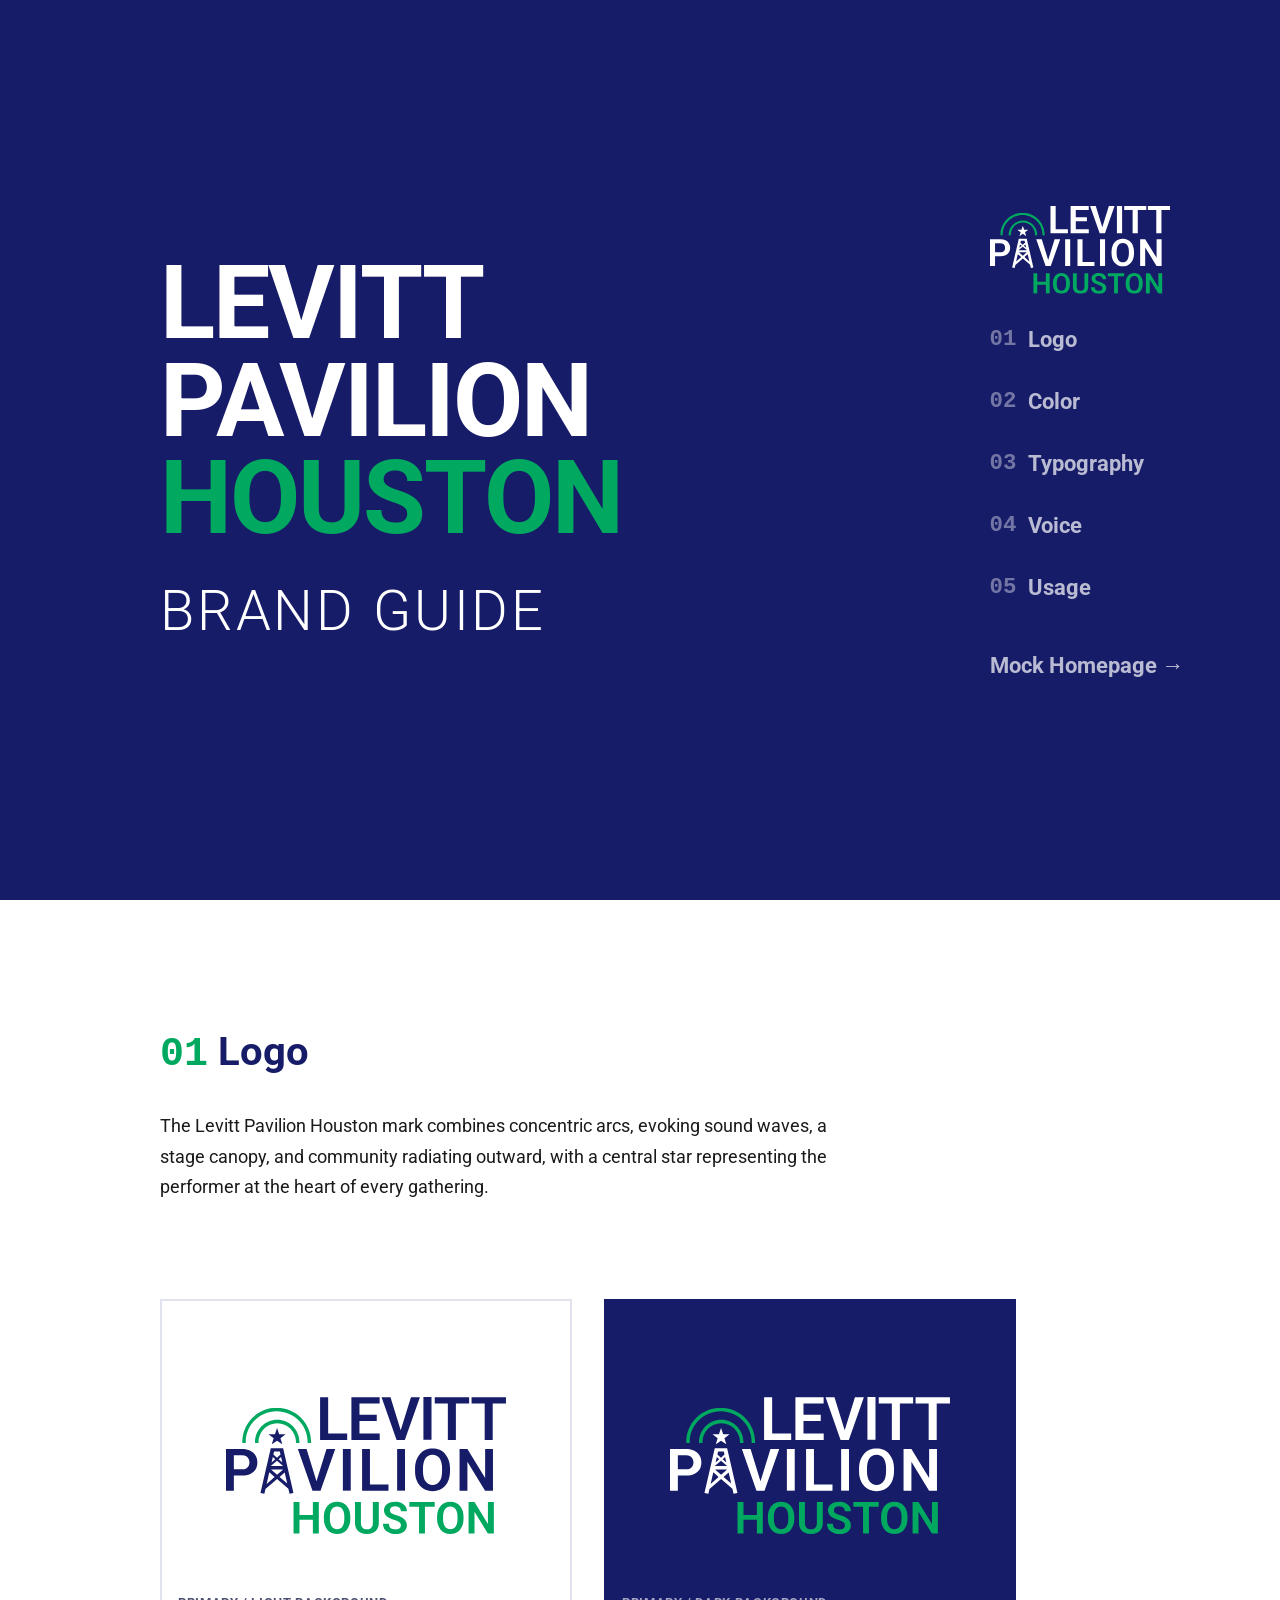
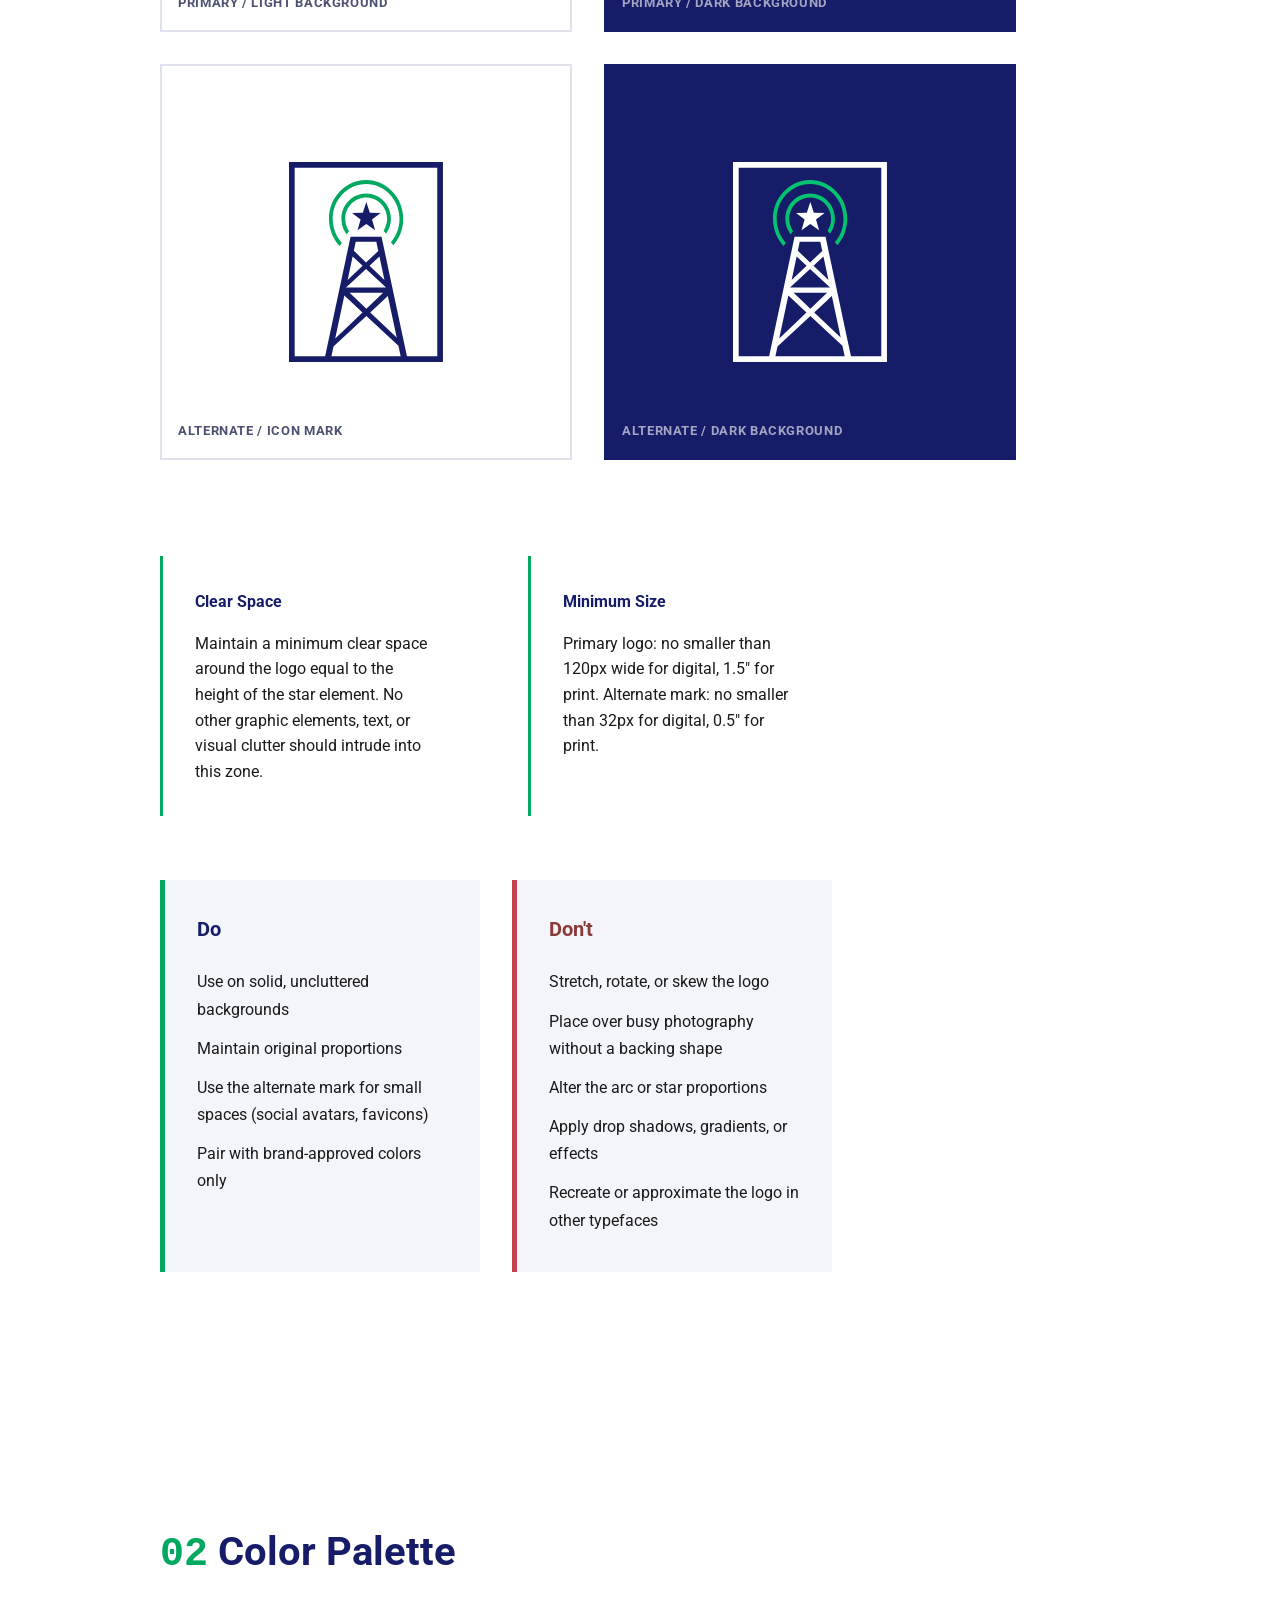
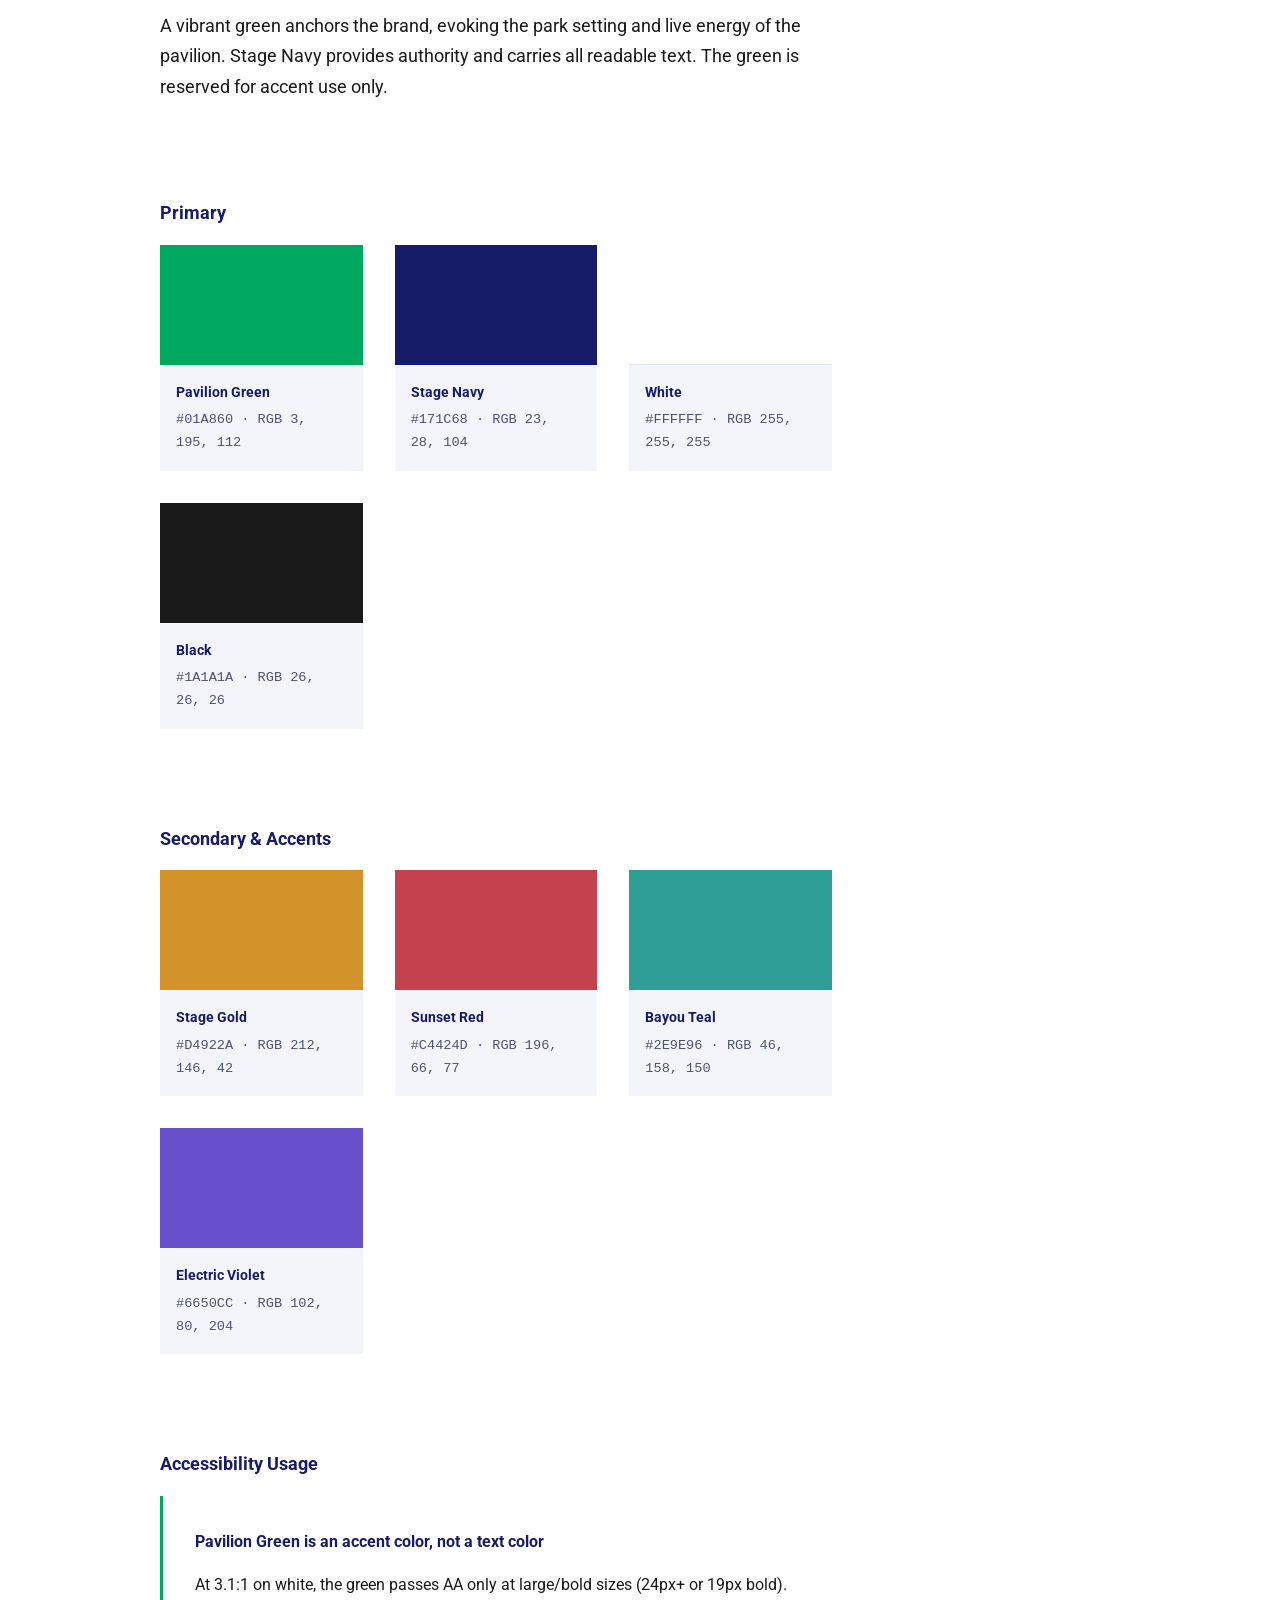
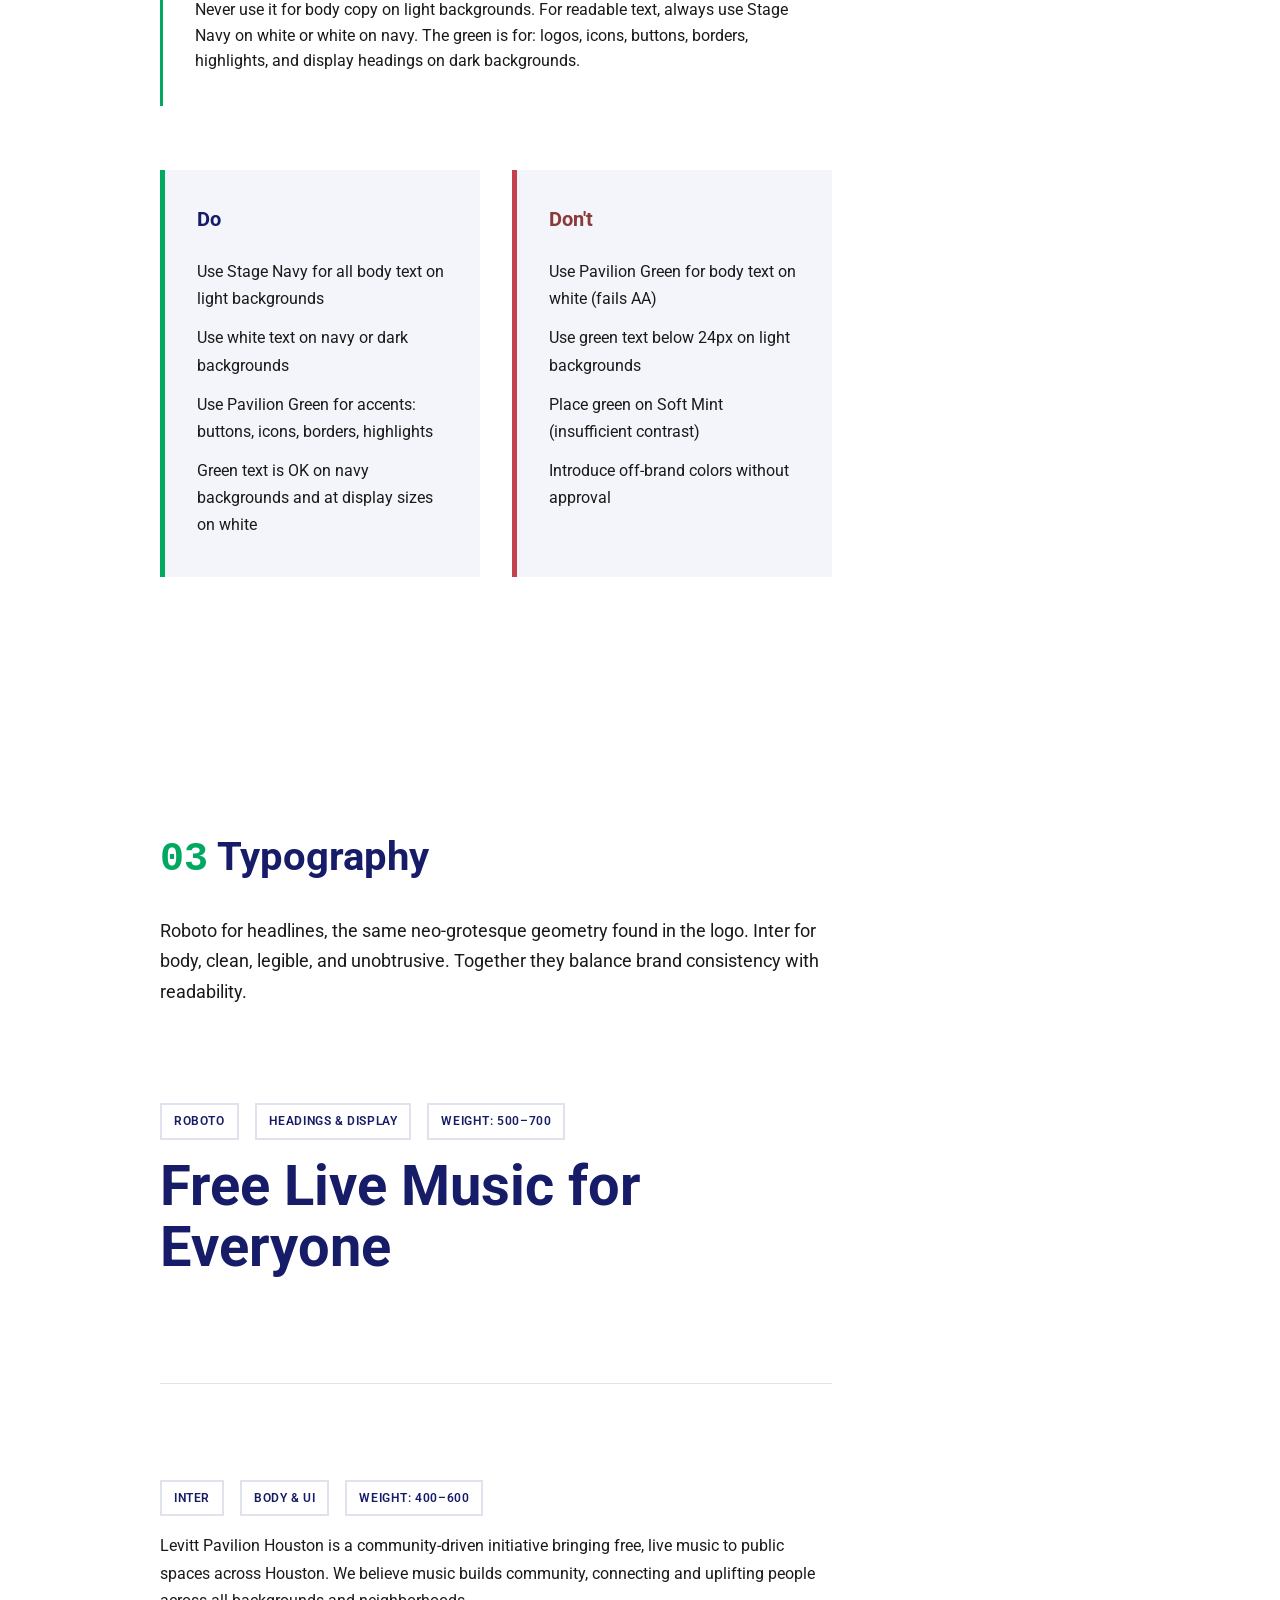
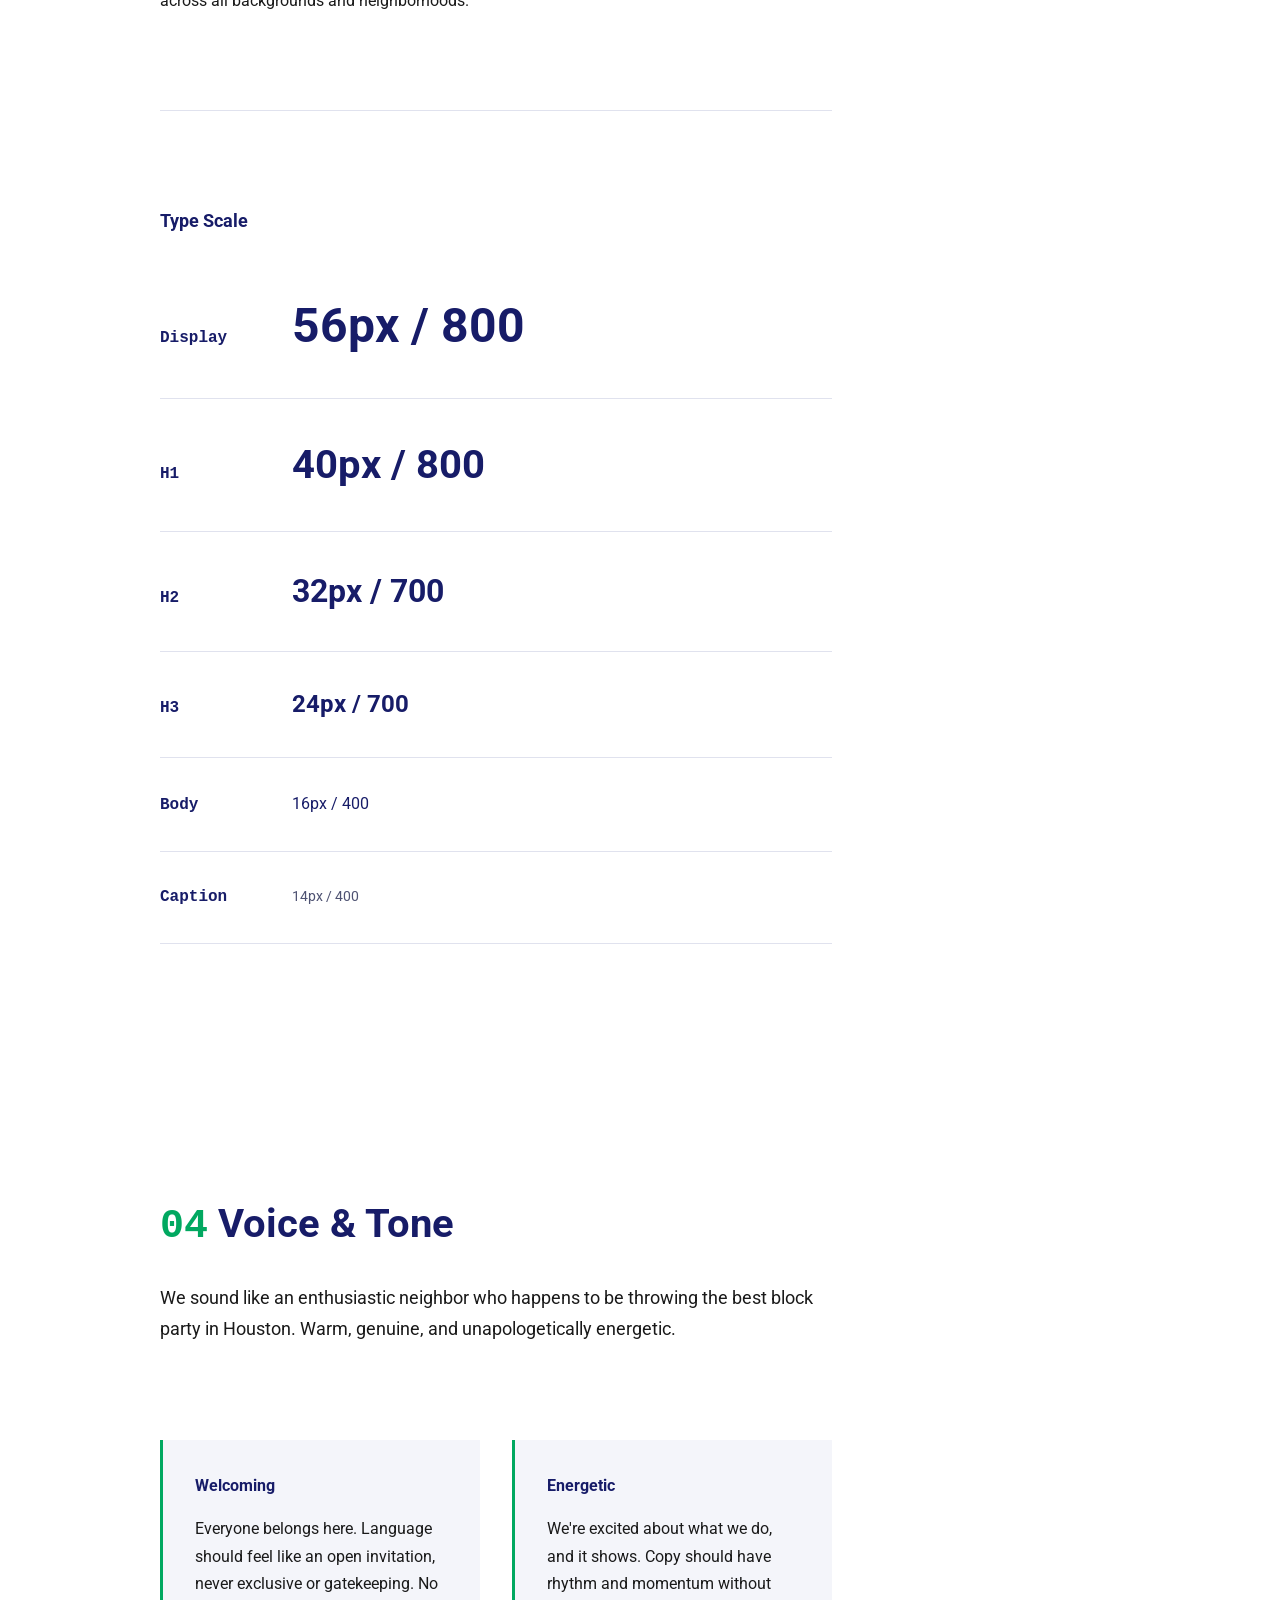
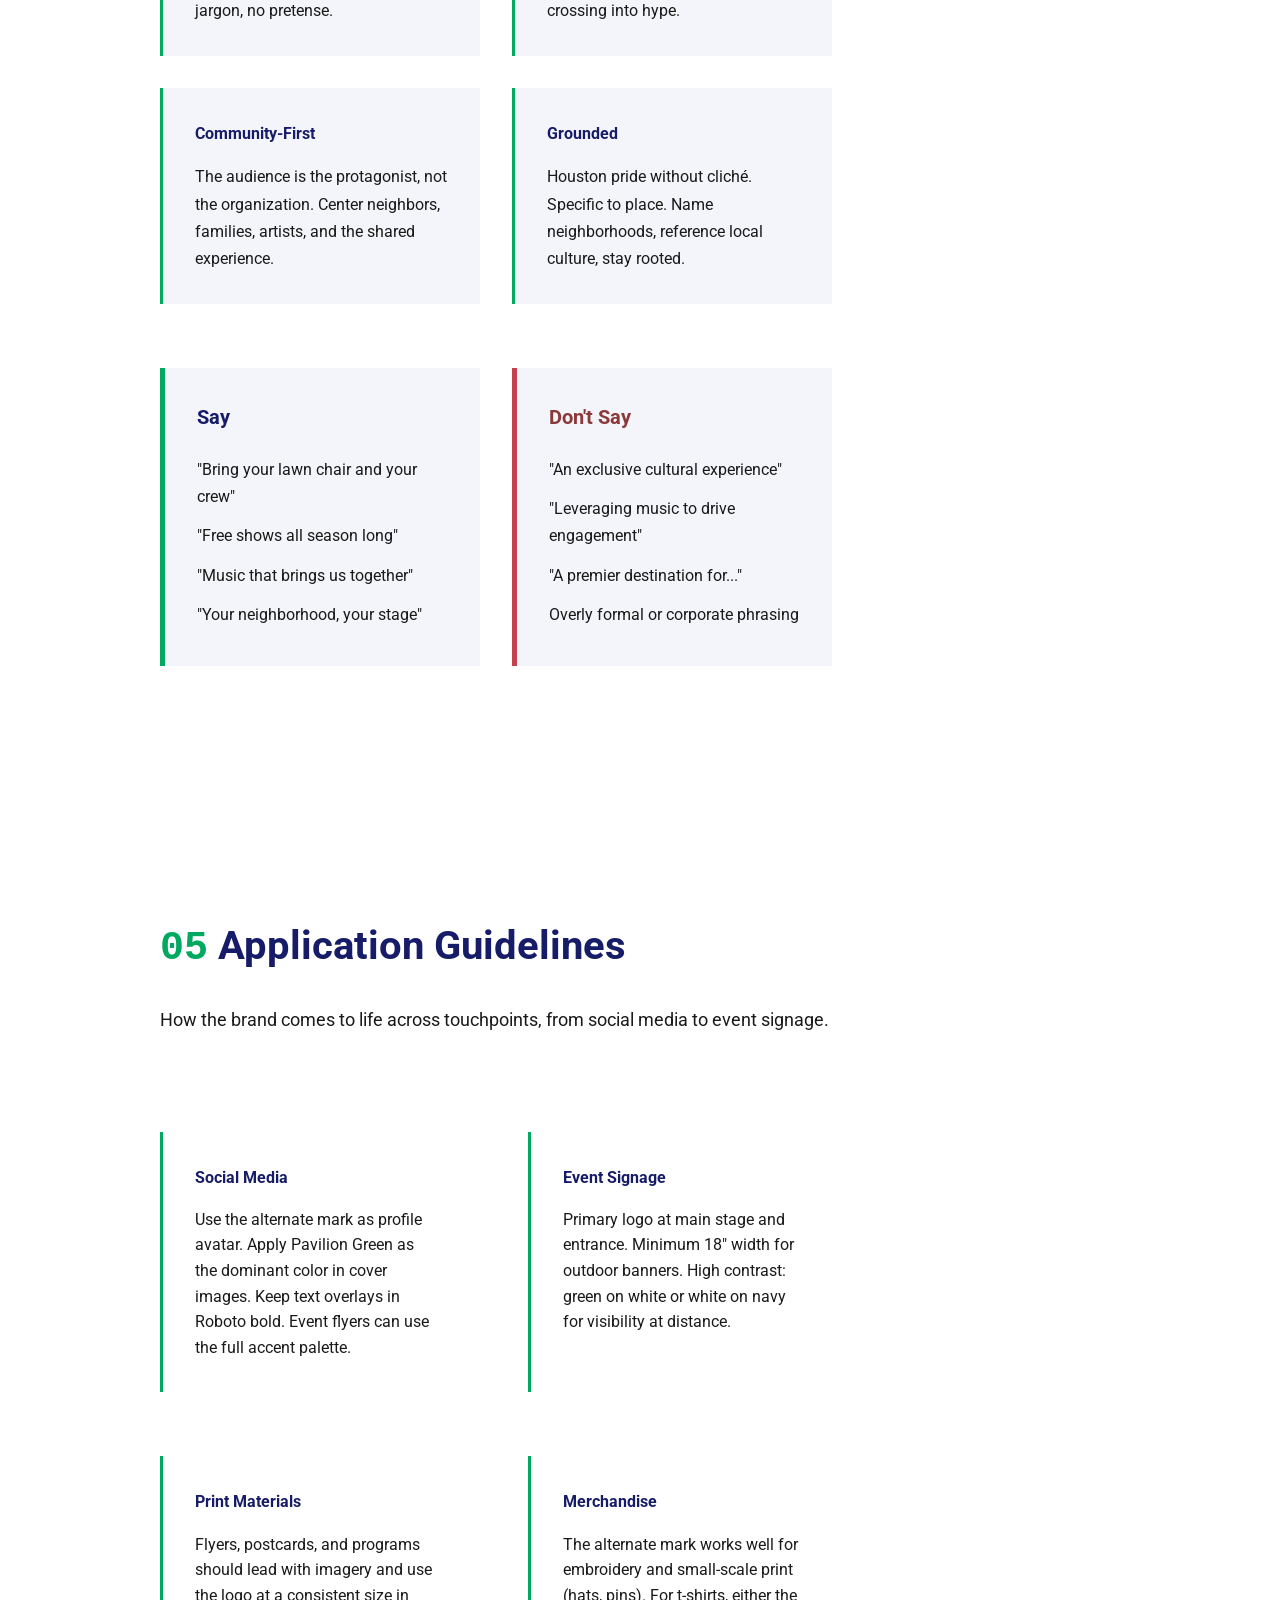
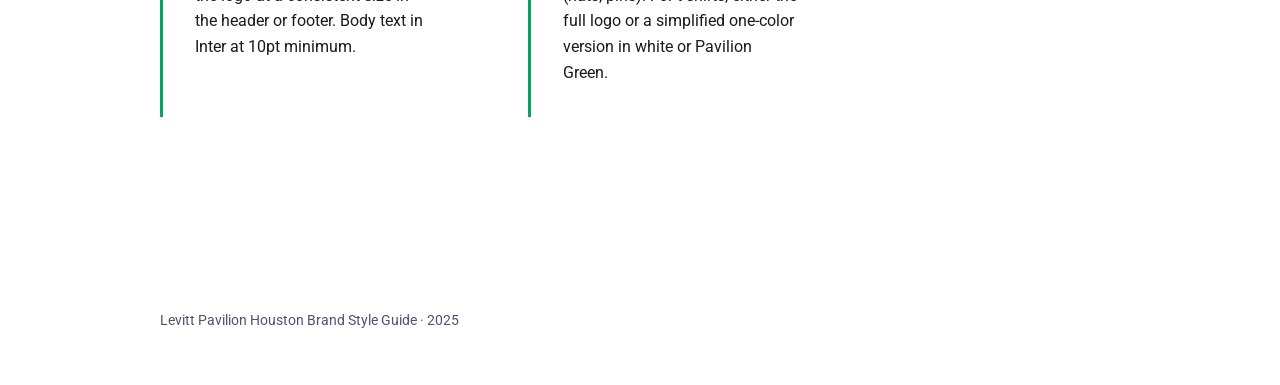
==== index.html @ 667b6e73 "Add files via upload" ====
<!DOCTYPE html>
<html lang="en">
<head>
  <meta charset="UTF-8">
  <meta name="viewport" content="width=device-width, initial-scale=1.0">
  <title>Levitt Pavilion Houston | Brand Style Guide</title>
  <link rel="preconnect" href="https://fonts.googleapis.com">
  <link rel="preconnect" href="https://fonts.gstatic.com" crossorigin>
  <link href="https://fonts.googleapis.com/css2?family=Roboto:wght@300;400;500;700;900&display=swap" rel="stylesheet">
  <link rel="stylesheet" href="styles.css">
</head>
<body>

  <nav class="side-nav">
    <a href="#top" class="side-nav-logo-link">
      <img src="assets/LPH-logo-white.svg" alt="Levitt Pavilion Houston" class="side-nav-logo side-nav-logo--dark">
      <img src="assets/LPH-logo.svg" alt="Levitt Pavilion Houston" class="side-nav-logo side-nav-logo--light">
    </a>
    <ul class="side-nav-links">
      <li><a href="#logo" data-section="logo"><span class="side-nav-num">01</span> Logo</a></li>
      <li><a href="#color" data-section="color"><span class="side-nav-num">02</span> Color</a></li>
      <li><a href="#typography" data-section="typography"><span class="side-nav-num">03</span> Typography</a></li>
      <li><a href="#voice" data-section="voice"><span class="side-nav-num">04</span> Voice</a></li>
      <li><a href="#usage" data-section="usage"><span class="side-nav-num">05</span> Usage</a></li>
      <li><a href="homepage.html" class="side-nav-hp-link">Mock Homepage &#8594;</a></li>
    </ul>
  </nav>

  <!-- Hero -->
  <section class="hero" id="top">
    <h1 class="hero-title">LEVITT<br>PAVILION<br><span>HOUSTON</span><br><em>BRAND GUIDE</em></h1>
  </section>

  <!-- Logo -->
  <section id="logo">
    <h2 class="section-title"><span class="section-num">01</span> Logo</h2>
    <p class="section-desc">The Levitt Pavilion Houston mark combines concentric arcs, evoking sound waves, a stage canopy, and community radiating outward, with a central star representing the performer at the heart of every gathering.</p>

    <div class="logo-grid">
      <div class="logo-card">
        <img src="assets/LPH-logo.svg" alt="Primary Logo">
        <span class="logo-card-label">Primary / Light Background</span>
      </div>
      <div class="logo-card logo-card--dark">
        <img src="assets/LPH-logo-white.svg" alt="Primary Logo on Dark">
        <span class="logo-card-label">Primary / Dark Background</span>
      </div>
      <div class="logo-card">
        <img src="assets/LPH-logo-alternate.svg" alt="Alternate Logo">
        <span class="logo-card-label">Alternate / Icon Mark</span>
      </div>
      <div class="logo-card logo-card--dark">
        <img src="assets/LPH-logo-alternate-white.svg" alt="Alternate Logo on Dark">
        <span class="logo-card-label">Alternate / Dark Background</span>
      </div>
    </div>

    <div class="logo-rules">
      <div class="rule-card">
        <h3>Clear Space</h3>
        <p>Maintain a minimum clear space around the logo equal to the height of the star element. No other graphic elements, text, or visual clutter should intrude into this zone.</p>
      </div>
      <div class="rule-card">
        <h3>Minimum Size</h3>
        <p>Primary logo: no smaller than 120px wide for digital, 1.5" for print. Alternate mark: no smaller than 32px for digital, 0.5" for print.</p>
      </div>
    </div>

    <div class="dos-donts">
      <div class="do-card">
        <h4>Do</h4>
        <ul>
          <li>Use on solid, uncluttered backgrounds</li>
          <li>Maintain original proportions</li>
          <li>Use the alternate mark for small spaces (social avatars, favicons)</li>
          <li>Pair with brand-approved colors only</li>
        </ul>
      </div>
      <div class="dont-card">
        <h4>Don't</h4>
        <ul>
          <li>Stretch, rotate, or skew the logo</li>
          <li>Place over busy photography without a backing shape</li>
          <li>Alter the arc or star proportions</li>
          <li>Apply drop shadows, gradients, or effects</li>
          <li>Recreate or approximate the logo in other typefaces</li>
        </ul>
      </div>
    </div>
  </section>

  <!-- Color -->
  <section id="color">
    <h2 class="section-title"><span class="section-num">02</span> Color Palette</h2>
    <p class="section-desc">A vibrant green anchors the brand, evoking the park setting and live energy of the pavilion. Stage Navy provides authority and carries all readable text. The green is reserved for accent use only.</p>

    <h3 style="font-family: var(--font-heading); font-size: 1.1rem; margin-bottom: var(--space-sm);">Primary</h3>
    <div class="color-grid">
      <div class="color-card">
        <div class="color-swatch" style="background: #01A860;"></div>
        <div class="color-info">
          <div class="color-name">Pavilion Green</div>
          <div class="color-value">#01A860 · RGB 3, 195, 112</div>
        </div>
      </div>
      <div class="color-card">
        <div class="color-swatch" style="background: #171C68;"></div>
        <div class="color-info">
          <div class="color-name">Stage Navy</div>
          <div class="color-value">#171C68 · RGB 23, 28, 104</div>
        </div>
      </div>
      <div class="color-card">
        <div class="color-swatch" style="background: #FFFFFF; border-bottom: 1px solid #E0E2EE;"></div>
        <div class="color-info">
          <div class="color-name">White</div>
          <div class="color-value">#FFFFFF · RGB 255, 255, 255</div>
        </div>
      </div>
      <div class="color-card">
        <div class="color-swatch" style="background: #1A1A1A;"></div>
        <div class="color-info">
          <div class="color-name">Black</div>
          <div class="color-value">#1A1A1A · RGB 26, 26, 26</div>
        </div>
      </div>
    </div>

    <h3 style="font-family: var(--font-heading); font-size: 1.1rem; margin-bottom: var(--space-sm); margin-top: var(--space-md);">Secondary & Accents</h3>
    <div class="color-grid">
      <div class="color-card">
        <div class="color-swatch" style="background: #D4922A;"></div>
        <div class="color-info">
          <div class="color-name">Stage Gold</div>
          <div class="color-value">#D4922A · RGB 212, 146, 42</div>
        </div>
      </div>
      <div class="color-card">
        <div class="color-swatch" style="background: #C4424D;"></div>
        <div class="color-info">
          <div class="color-name">Sunset Red</div>
          <div class="color-value">#C4424D · RGB 196, 66, 77</div>
        </div>
      </div>
      <div class="color-card">
        <div class="color-swatch" style="background: #2E9E96;"></div>
        <div class="color-info">
          <div class="color-name">Bayou Teal</div>
          <div class="color-value">#2E9E96 · RGB 46, 158, 150</div>
        </div>
      </div>
      <div class="color-card">
        <div class="color-swatch" style="background: #6650CC;"></div>
        <div class="color-info">
          <div class="color-name">Electric Violet</div>
          <div class="color-value">#6650CC · RGB 102, 80, 204</div>
        </div>
      </div>
    </div>

    <h3 style="font-family: var(--font-heading); font-size: 1.1rem; margin-bottom: var(--space-sm); margin-top: var(--space-md);">Accessibility Usage</h3>
    <div class="rule-card" style="margin-bottom: var(--space-md);">
      <h3>Pavilion Green is an accent color, not a text color</h3>
      <p>At 3.1:1 on white, the green passes AA only at large/bold sizes (24px+ or 19px bold). Never use it for body copy on light backgrounds. For readable text, always use Stage Navy on white or white on navy. The green is for: logos, icons, buttons, borders, highlights, and display headings on dark backgrounds.</p>
    </div>

    <div class="dos-donts">
      <div class="do-card">
        <h4>Do</h4>
        <ul>
          <li>Use Stage Navy for all body text on light backgrounds</li>
          <li>Use white text on navy or dark backgrounds</li>
          <li>Use Pavilion Green for accents: buttons, icons, borders, highlights</li>
          <li>Green text is OK on navy backgrounds and at display sizes on white</li>
        </ul>
      </div>
      <div class="dont-card">
        <h4>Don't</h4>
        <ul>
          <li>Use Pavilion Green for body text on white (fails AA)</li>
          <li>Use green text below 24px on light backgrounds</li>
          <li>Place green on Soft Mint (insufficient contrast)</li>
          <li>Introduce off-brand colors without approval</li>
        </ul>
      </div>
    </div>
  </section>

  <!-- Typography -->
  <section id="typography">
    <h2 class="section-title"><span class="section-num">03</span> Typography</h2>
    <p class="section-desc">Roboto for headlines, the same neo-grotesque geometry found in the logo. Inter for body, clean, legible, and unobtrusive. Together they balance brand consistency with readability.</p>

    <div class="type-specimen">
      <div class="type-meta">
        <span>Roboto</span>
        <span>Headings & Display</span>
        <span>Weight: 500–700</span>
      </div>
      <p class="type-display" style="font-family: var(--font-heading); font-weight: 700;">
        Free Live Music for Everyone
      </p>
    </div>

    <div class="type-specimen">
      <div class="type-meta">
        <span>Inter</span>
        <span>Body & UI</span>
        <span>Weight: 400–600</span>
      </div>
      <p class="type-body-sample">
        Levitt Pavilion Houston is a community-driven initiative bringing free, live music to public spaces across Houston. We believe music builds community, connecting and uplifting people across all backgrounds and neighborhoods.
      </p>
    </div>

    <h3 style="font-family: var(--font-heading); font-size: 1.1rem; margin-bottom: var(--space-sm); margin-top: var(--space-md);">Type Scale</h3>
    <div class="type-scale">
      <div class="scale-row">
        <span class="scale-label">Display</span>
        <span style="font-family: var(--font-heading); font-weight: 700; font-size: 3rem;">56px / 800</span>
      </div>
      <div class="scale-row">
        <span class="scale-label">H1</span>
        <span style="font-family: var(--font-heading); font-weight: 700; font-size: 2.5rem;">40px / 800</span>
      </div>
      <div class="scale-row">
        <span class="scale-label">H2</span>
        <span style="font-family: var(--font-heading); font-weight: 700; font-size: 2rem;">32px / 700</span>
      </div>
      <div class="scale-row">
        <span class="scale-label">H3</span>
        <span style="font-family: var(--font-heading); font-weight: 700; font-size: 1.5rem;">24px / 700</span>
      </div>
      <div class="scale-row">
        <span class="scale-label">Body</span>
        <span style="font-family: var(--font-body); font-size: 1rem;">16px / 400</span>
      </div>
      <div class="scale-row">
        <span class="scale-label">Caption</span>
        <span style="font-family: var(--font-body); font-size: 0.875rem; color: var(--color-gray);">14px / 400</span>
      </div>
    </div>
  </section>

  <!-- Voice & Tone -->
  <section id="voice">
    <h2 class="section-title"><span class="section-num">04</span> Voice & Tone</h2>
    <p class="section-desc">We sound like an enthusiastic neighbor who happens to be throwing the best block party in Houston. Warm, genuine, and unapologetically energetic.</p>

    <div class="tone-grid">
      <div class="tone-card">
        <h3>Welcoming</h3>
        <p>Everyone belongs here. Language should feel like an open invitation, never exclusive or gatekeeping. No jargon, no pretense.</p>
      </div>
      <div class="tone-card">
        <h3>Energetic</h3>
        <p>We're excited about what we do, and it shows. Copy should have rhythm and momentum without crossing into hype.</p>
      </div>
      <div class="tone-card">
        <h3>Community-First</h3>
        <p>The audience is the protagonist, not the organization. Center neighbors, families, artists, and the shared experience.</p>
      </div>
      <div class="tone-card">
        <h3>Grounded</h3>
        <p>Houston pride without cliché. Specific to place. Name neighborhoods, reference local culture, stay rooted.</p>
      </div>
    </div>

    <div class="dos-donts" style="margin-top: var(--space-lg);">
      <div class="do-card">
        <h4>Say</h4>
        <ul>
          <li>"Bring your lawn chair and your crew"</li>
          <li>"Free shows all season long"</li>
          <li>"Music that brings us together"</li>
          <li>"Your neighborhood, your stage"</li>
        </ul>
      </div>
      <div class="dont-card">
        <h4>Don't Say</h4>
        <ul>
          <li>"An exclusive cultural experience"</li>
          <li>"Leveraging music to drive engagement"</li>
          <li>"A premier destination for..."</li>
          <li>Overly formal or corporate phrasing</li>
        </ul>
      </div>
    </div>
  </section>

  <!-- Usage -->
  <section id="usage">
    <h2 class="section-title"><span class="section-num">05</span> Application Guidelines</h2>
    <p class="section-desc">How the brand comes to life across touchpoints, from social media to event signage.</p>

    <div class="logo-rules">
      <div class="rule-card">
        <h3>Social Media</h3>
        <p>Use the alternate mark as profile avatar. Apply Pavilion Green as the dominant color in cover images. Keep text overlays in Roboto bold. Event flyers can use the full accent palette.</p>
      </div>
      <div class="rule-card">
        <h3>Event Signage</h3>
        <p>Primary logo at main stage and entrance. Minimum 18" width for outdoor banners. High contrast: green on white or white on navy for visibility at distance.</p>
      </div>
      <div class="rule-card">
        <h3>Print Materials</h3>
        <p>Flyers, postcards, and programs should lead with imagery and use the logo at a consistent size in the header or footer. Body text in Inter at 10pt minimum.</p>
      </div>
      <div class="rule-card">
        <h3>Merchandise</h3>
        <p>The alternate mark works well for embroidery and small-scale print (hats, pins). For t-shirts, either the full logo or a simplified one-color version in white or Pavilion Green.</p>
      </div>
    </div>
  </section>

  <!-- Footer -->
  <footer class="footer">
    <p>Levitt Pavilion Houston Brand Style Guide · 2025</p>
  </footer>

  <script>
    const navLinks = document.querySelectorAll('.side-nav-links a');
    const sections = document.querySelectorAll('section[id]');
    const sideNav = document.querySelector('.side-nav');
    const hero = document.querySelector('.hero');

    const sectionObserver = new IntersectionObserver((entries) => {
      entries.forEach(entry => {
        if (entry.isIntersecting) {
          navLinks.forEach(link => link.classList.remove('active'));
          const active = document.querySelector(`.side-nav-links a[data-section="${entry.target.id}"]`);
          if (active) active.classList.add('active');
        }
      });
    }, { rootMargin: '-20% 0px -60% 0px' });

    sections.forEach(section => sectionObserver.observe(section));

    const heroObserver = new IntersectionObserver((entries) => {
      entries.forEach(entry => {
        if (entry.isIntersecting) {
          sideNav.classList.add('over-dark');
        } else {
          sideNav.classList.remove('over-dark');
        }
      });
    }, { threshold: 0.5 });

    heroObserver.observe(hero);
  </script>

</body>
</html>
---- styles.css ----
:root {
  --color-primary: #01A860;
  --color-primary-dark: #171C68;
  --color-primary-light: #B2ECD4;
  --color-black: #171C68;
  --color-dark: #1A1A1A;
  --color-gray: #4E5272;
  --color-light-gray: #E0E2EE;
  --color-off-white: #F4F5FA;
  --color-white: #FFFFFF;
  --color-accent-green: #01A860;
  --color-accent-navy: #171C68;

  --font-heading: 'Roboto', sans-serif;
  --font-body: 'Roboto', sans-serif;

  --space-xs: 0.5rem;
  --space-sm: 1rem;
  --space-md: 2rem;
  --space-lg: 4rem;
  --space-xl: 6rem;
}

* {
  margin: 0;
  padding: 0;
  box-sizing: border-box;
}

html {
  scroll-behavior: smooth;
}

body {
  font-family: var(--font-body);
  font-size: 17px;
  line-height: 1.7;
  color: var(--color-black);
  background: var(--color-white);
}

/* Side Navigation */
.side-nav {
  position: fixed;
  top: 50%;
  right: 6rem;
  transform: translateY(-50%);
  z-index: 100;
  display: flex;
  flex-direction: column;
  align-items: flex-start;
  gap: var(--space-sm);
}

.side-nav-logo-link {
  display: block;
}

.side-nav-logo {
  width: 180px;
}

.side-nav-logo--dark {
  display: none;
}

.side-nav-logo--light {
  display: block;
}

.side-nav.over-dark .side-nav-logo--dark {
  display: block;
}

.side-nav.over-dark .side-nav-logo--light {
  display: none;
}

.side-nav-links {
  list-style: none;
  display: flex;
  flex-direction: column;
  gap: 4px;
}

.side-nav-links a {
  display: flex;
  align-items: center;
  gap: 12px;
  text-decoration: none;
  color: var(--color-gray);
  font-size: 1.4rem;
  font-weight: 700;
  padding: 10px 0;
  transition: all 0.2s;
}

.side-nav-links a:hover {
  color: var(--color-primary);
}

.side-nav-links a:hover .side-nav-num {
  color: var(--color-primary);
}

.side-nav-links a.active {
  color: var(--color-primary);
  font-weight: 900;
}

.side-nav-links a.active .side-nav-num {
  color: var(--color-primary);
}

.side-nav-hp-link {
  margin-top: 1rem !important;
  font-weight: 700 !important;
}

.side-nav-num {
  font-size: 1.4rem;
  font-weight: 900;
  font-family: monospace;
  color: var(--color-light-gray);
  transition: color 0.2s;
}

.side-nav.over-dark .side-nav-links a {
  color: rgba(255, 255, 255, 0.7);
}

.side-nav.over-dark .side-nav-links a:hover {
  color: #FFFFFF;
}

.side-nav.over-dark .side-nav-links a.active {
  color: var(--color-primary);
}

.side-nav.over-dark .side-nav-num {
  color: rgba(255, 255, 255, 0.4);
}

/* Main Content */

/* Sections */
section {
  padding: 8rem 28rem 8rem 10rem;
  max-width: none;
  margin: 0;

}

.section-title {
  font-family: var(--font-heading);
  font-size: 2.5rem;
  font-weight: 700;
  color: var(--color-black);
  margin-bottom: var(--space-md);
  line-height: 1.2;
}

.section-num {
  color: var(--color-primary);
  font-family: monospace;
}

.section-desc {
  font-size: 1.125rem;
  color: var(--color-dark);
  max-width: 720px;
  margin-bottom: var(--space-xl);
}

/* Hero */
.hero {
  min-height: 100vh;
  display: flex;
  flex-direction: column;
  justify-content: center;
  align-items: flex-start;
  background: #171C68;
  padding: var(--space-xl) 28rem var(--space-xl) 10rem;
  margin: 0;
  max-width: none;
}

.hero-title {
  font-family: var(--font-heading);
  font-size: clamp(4rem, 8vw, 7rem);
  font-weight: 700;
  color: var(--color-white);
  line-height: 0.95;
  letter-spacing: -0.02em;
}

.hero-title span {
  color: var(--color-primary);
}

.hero-title em {
  font-style: normal;
  font-weight: 300;
  color: #FFFFFF;
  font-size: 0.55em;
  letter-spacing: 0.05em;
}

/* Logo Section */
.logo-grid {
  display: grid;
  grid-template-columns: 1fr 1fr;
  gap: var(--space-md);
  margin-bottom: var(--space-xl);
}

.logo-card {
  border: 2px solid var(--color-light-gray);
  border-radius: 0;
  padding: var(--space-xl) var(--space-lg);
  display: flex;
  align-items: center;
  justify-content: center;
  min-height: 300px;
  position: relative;
}

.logo-card--dark {
  background: #171C68;
  border-color: #171C68;
}

.logo-card img {
  max-width: 280px;
  max-height: 200px;
  width: auto;
  height: auto;
}

.logo-card-label {
  position: absolute;
  bottom: var(--space-sm);
  left: var(--space-sm);
  font-size: 0.8rem;
  font-weight: 700;
  color: var(--color-gray);
  text-transform: uppercase;
  letter-spacing: 0.05em;
}

.logo-card--dark .logo-card-label {
  color: rgba(255, 255, 255, 0.6);
}

/* Clear Space & Sizing */
.logo-rules {
  display: grid;
  grid-template-columns: 1fr 1fr;
  gap: var(--space-lg);
}

.rule-card {
  border-left: 3px solid var(--color-primary);
  border-radius: 0;
  padding: var(--space-md) var(--space-md);
}

.rule-card h3 {
  font-family: var(--font-heading);
  font-size: 1rem;
  font-weight: 700;
  margin-bottom: var(--space-sm);
}

.rule-card p {
  font-size: 1rem;
  color: var(--color-dark);
  line-height: 1.6;
}

/* Color Palette */
.color-grid {
  display: grid;
  grid-template-columns: repeat(auto-fit, minmax(180px, 1fr));
  gap: var(--space-md);
  margin-bottom: var(--space-xl);
}

.color-card {
  border-radius: 0;
  overflow: hidden;
  border: none;
}

.color-swatch {
  height: 120px;
  width: 100%;
}

.color-info {
  padding: var(--space-sm);
  background: var(--color-off-white);
}

.color-name {
  font-family: var(--font-heading);
  font-weight: 700;
  font-size: 0.875rem;
  margin-bottom: 4px;
}

.color-value {
  font-size: 0.85rem;
  color: var(--color-gray);
  font-family: monospace;
}

/* Typography */
.type-specimen {
  margin-bottom: var(--space-xl);
  padding-bottom: var(--space-xl);
  border-bottom: 1px solid var(--color-light-gray);
}

.type-specimen:last-child {
  border-bottom: none;
}

.type-meta {
  display: flex;
  gap: var(--space-sm);
  margin-bottom: var(--space-sm);
  flex-wrap: wrap;
}

.type-meta span {
  font-size: 0.75rem;
  font-weight: 600;
  text-transform: uppercase;
  letter-spacing: 0.05em;
  color: var(--color-primary-dark);
  background: none;
  border: 2px solid var(--color-light-gray);
  padding: 6px 12px;
  border-radius: 0;
}

.type-display {
  font-size: 3.5rem;
  line-height: 1.1;
  margin-bottom: var(--space-xs);
}

.type-heading-xl {
  font-size: 2.5rem;
  line-height: 1.2;
}

.type-body-sample {
  font-size: 1rem;
  max-width: 720px;
  color: var(--color-dark);
}

/* Type Scale */
.type-scale {
  display: flex;
  flex-direction: column;
  gap: 0;
}

.scale-row {
  display: flex;
  align-items: baseline;
  gap: var(--space-md);
  padding: var(--space-md) 0;
  border-bottom: 1px solid var(--color-light-gray);
}

.scale-label {
  font-size: 1rem;
  color: var(--color-black);
  font-family: monospace;
  font-weight: 700;
  min-width: 100px;
}

/* Voice & Tone */
.tone-grid {
  display: grid;
  grid-template-columns: repeat(auto-fit, minmax(250px, 1fr));
  gap: var(--space-md);
}

.tone-card {
  background: var(--color-off-white);
  border-radius: 0;
  padding: var(--space-md) var(--space-md);
  border-left: 3px solid var(--color-primary);
}

.tone-card h3 {
  font-family: var(--font-heading);
  font-size: 1rem;
  font-weight: 700;
  margin-bottom: var(--space-sm);
}

.tone-card p {
  font-size: 1rem;
  color: var(--color-dark);
}

/* Do/Don't */
.dos-donts {
  display: grid;
  grid-template-columns: 1fr 1fr;
  gap: var(--space-md);
  margin-top: var(--space-lg);
}

.do-card, .dont-card {
  border-radius: 0;
  padding: var(--space-md);
}

.do-card {
  background: var(--color-off-white);
  border-left: 5px solid var(--color-primary);
}

.dont-card {
  background: var(--color-off-white);
  border-left: 5px solid #C4424D;
}

.do-card h4, .dont-card h4 {
  font-family: var(--font-heading);
  font-size: 1.25rem;
  font-weight: 700;
  margin-bottom: var(--space-sm);
}

.do-card h4 { color: var(--color-primary-dark); }
.dont-card h4 { color: #8B3A3A; }

.do-card ul, .dont-card ul {
  list-style: none;
  font-size: 1rem;
  color: var(--color-dark);
}

.do-card li, .dont-card li {
  padding: 6px 0;
}

/* Footer */
.footer {
  text-align: left;
  padding: var(--space-lg) 28rem var(--space-lg) 10rem;
  color: var(--color-gray);
  font-size: 0.875rem;
}

/* Responsive */
@media (max-width: 768px) {
  .side-nav {
    display: none;
  }

  section {
    padding-left: var(--space-md);
    padding-right: var(--space-md);
  }

  .footer {
    padding: var(--space-lg) var(--space-md);
  }

  .hero {
    padding: var(--space-lg) var(--space-md);
  }

  .hero-title {
    font-size: 3rem;
  }

  .logo-grid,
  .logo-rules,
  .dos-donts {
    grid-template-columns: 1fr;
  }

  .section-title {
    font-size: 2rem;
  }

  .type-display {
    font-size: 2.5rem;
  }
}
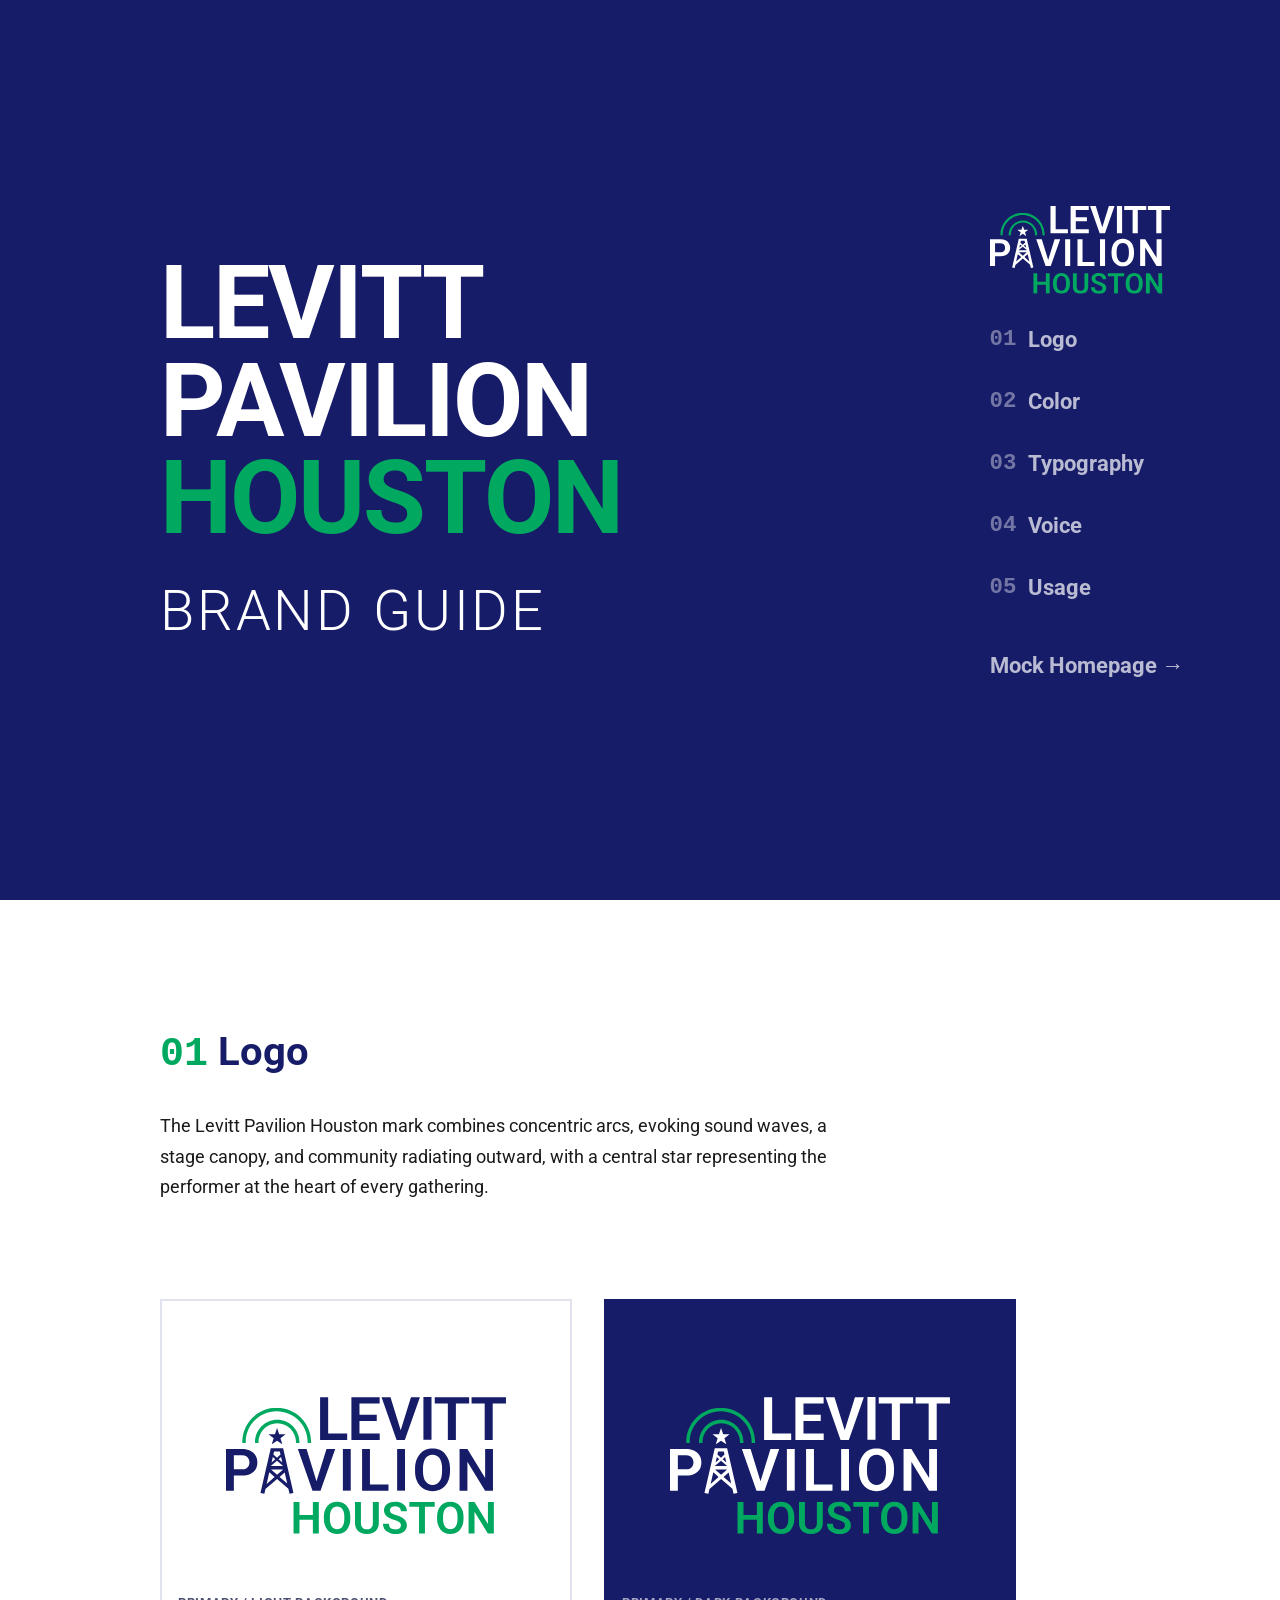
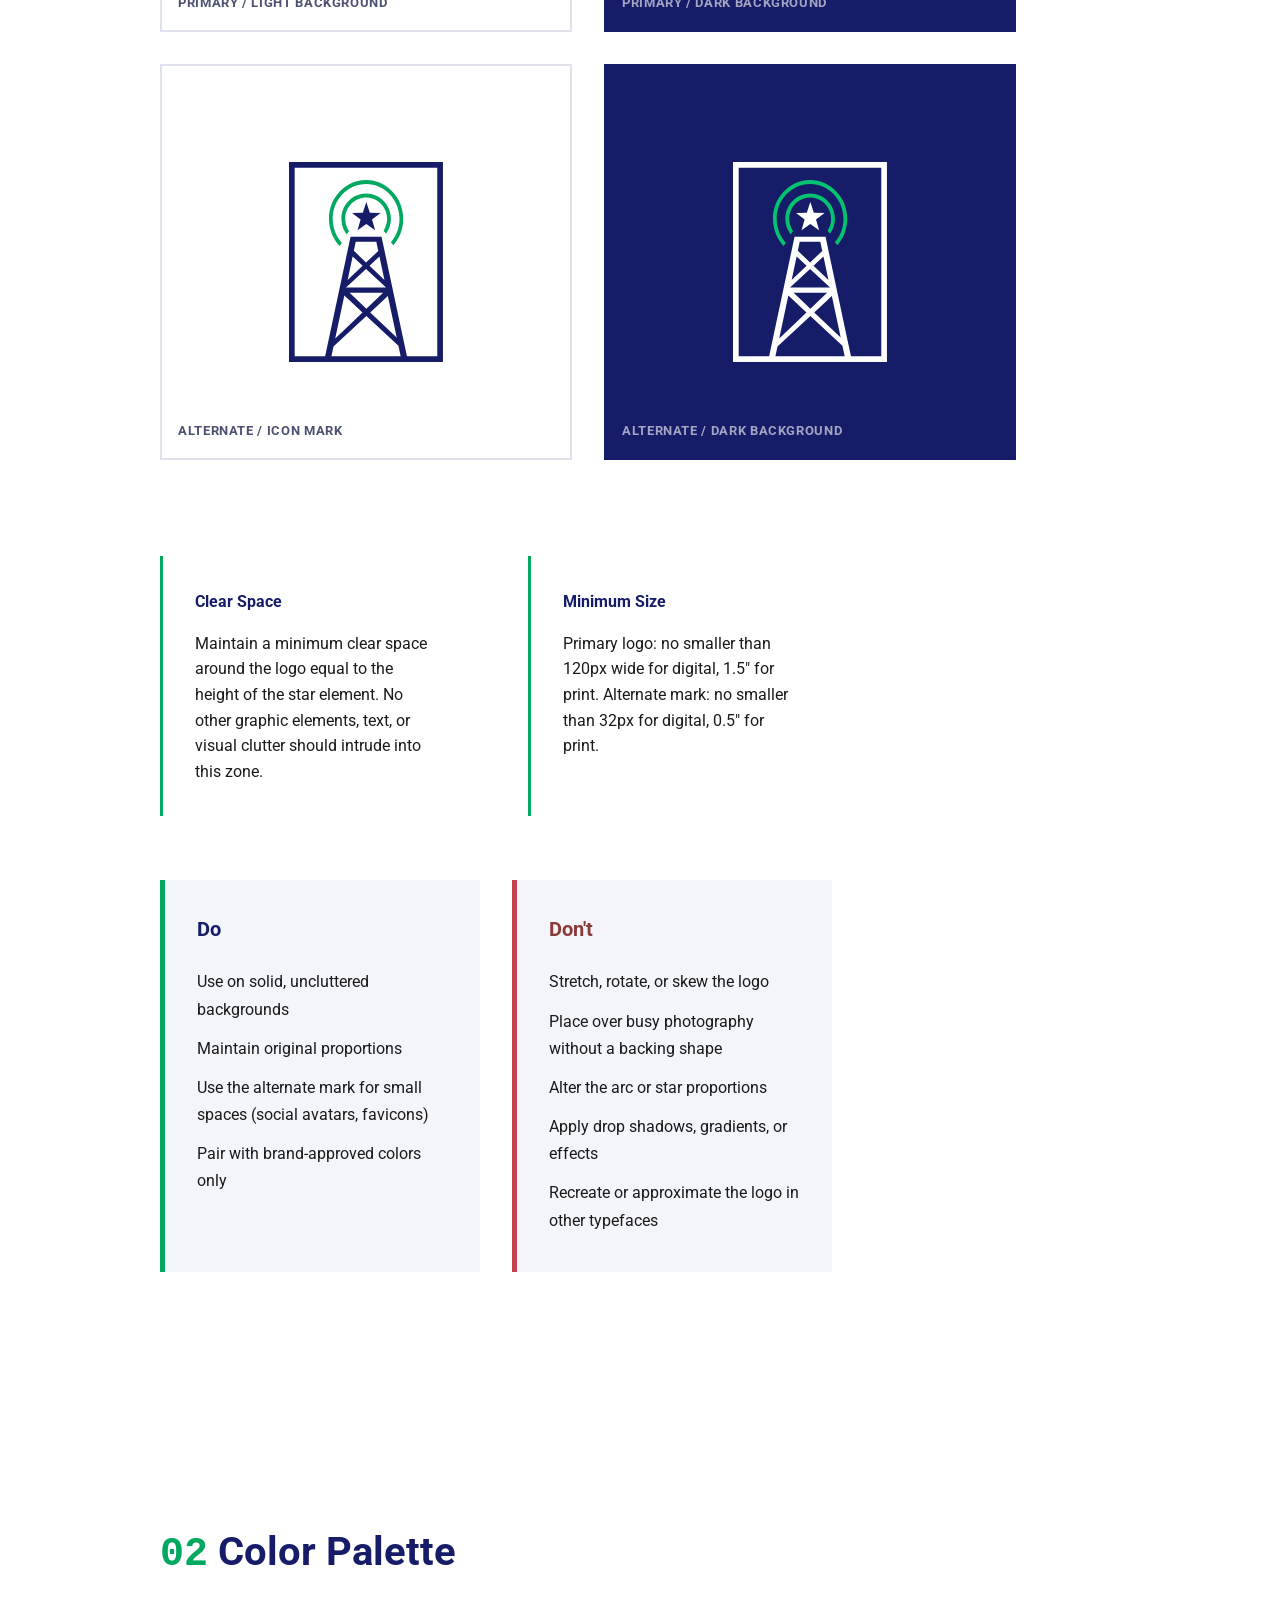
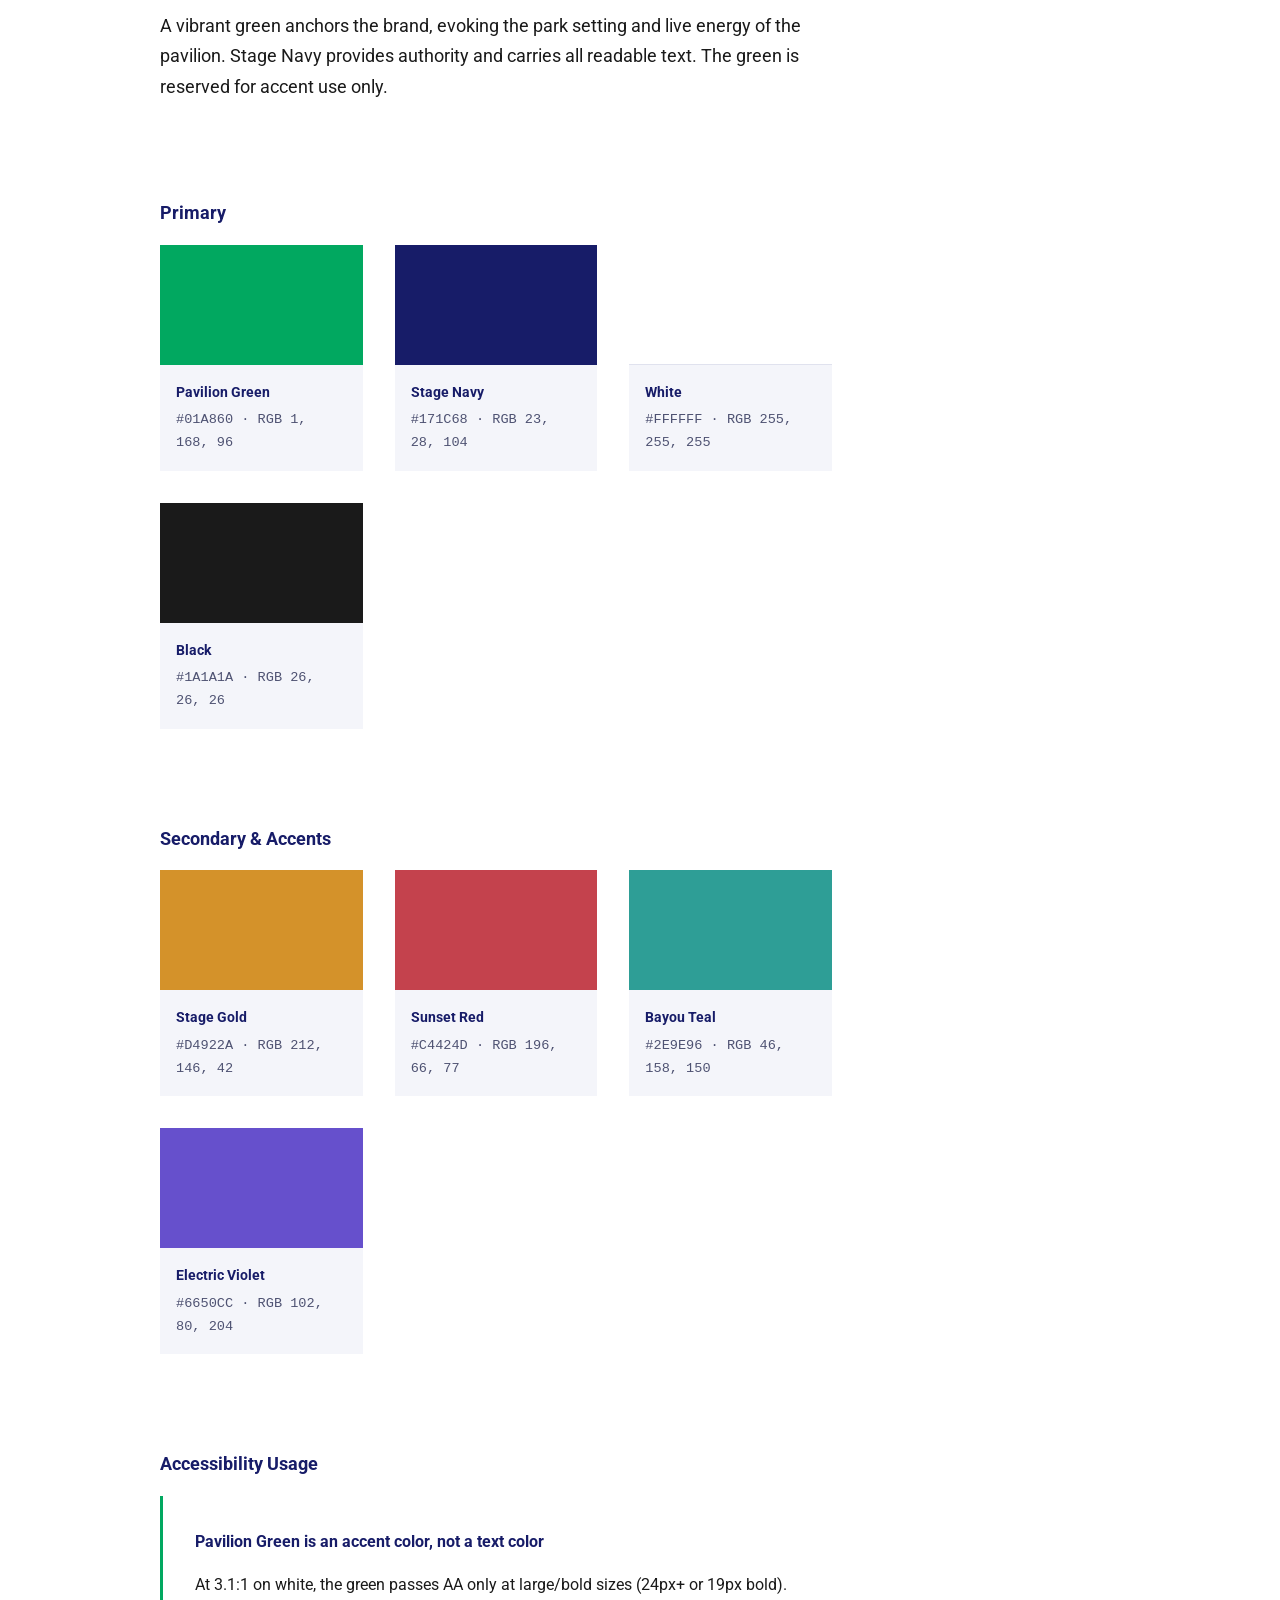
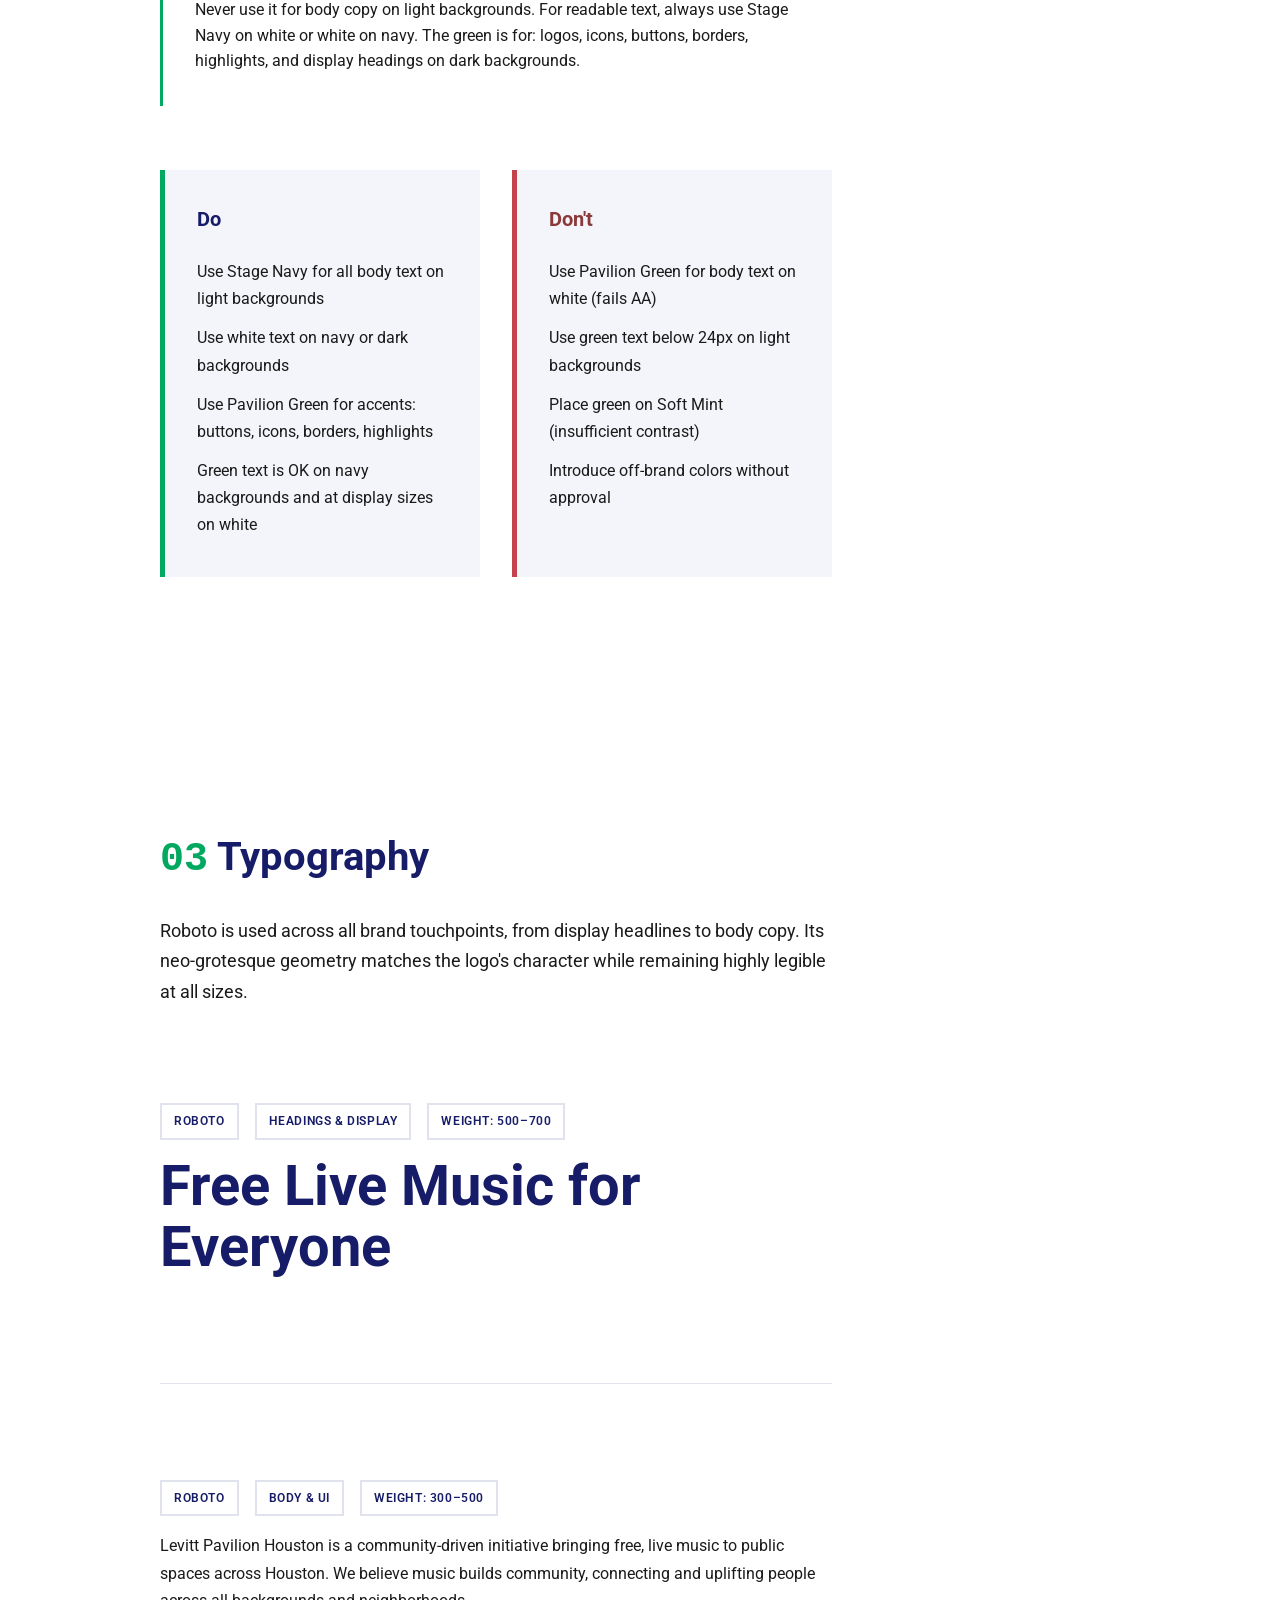
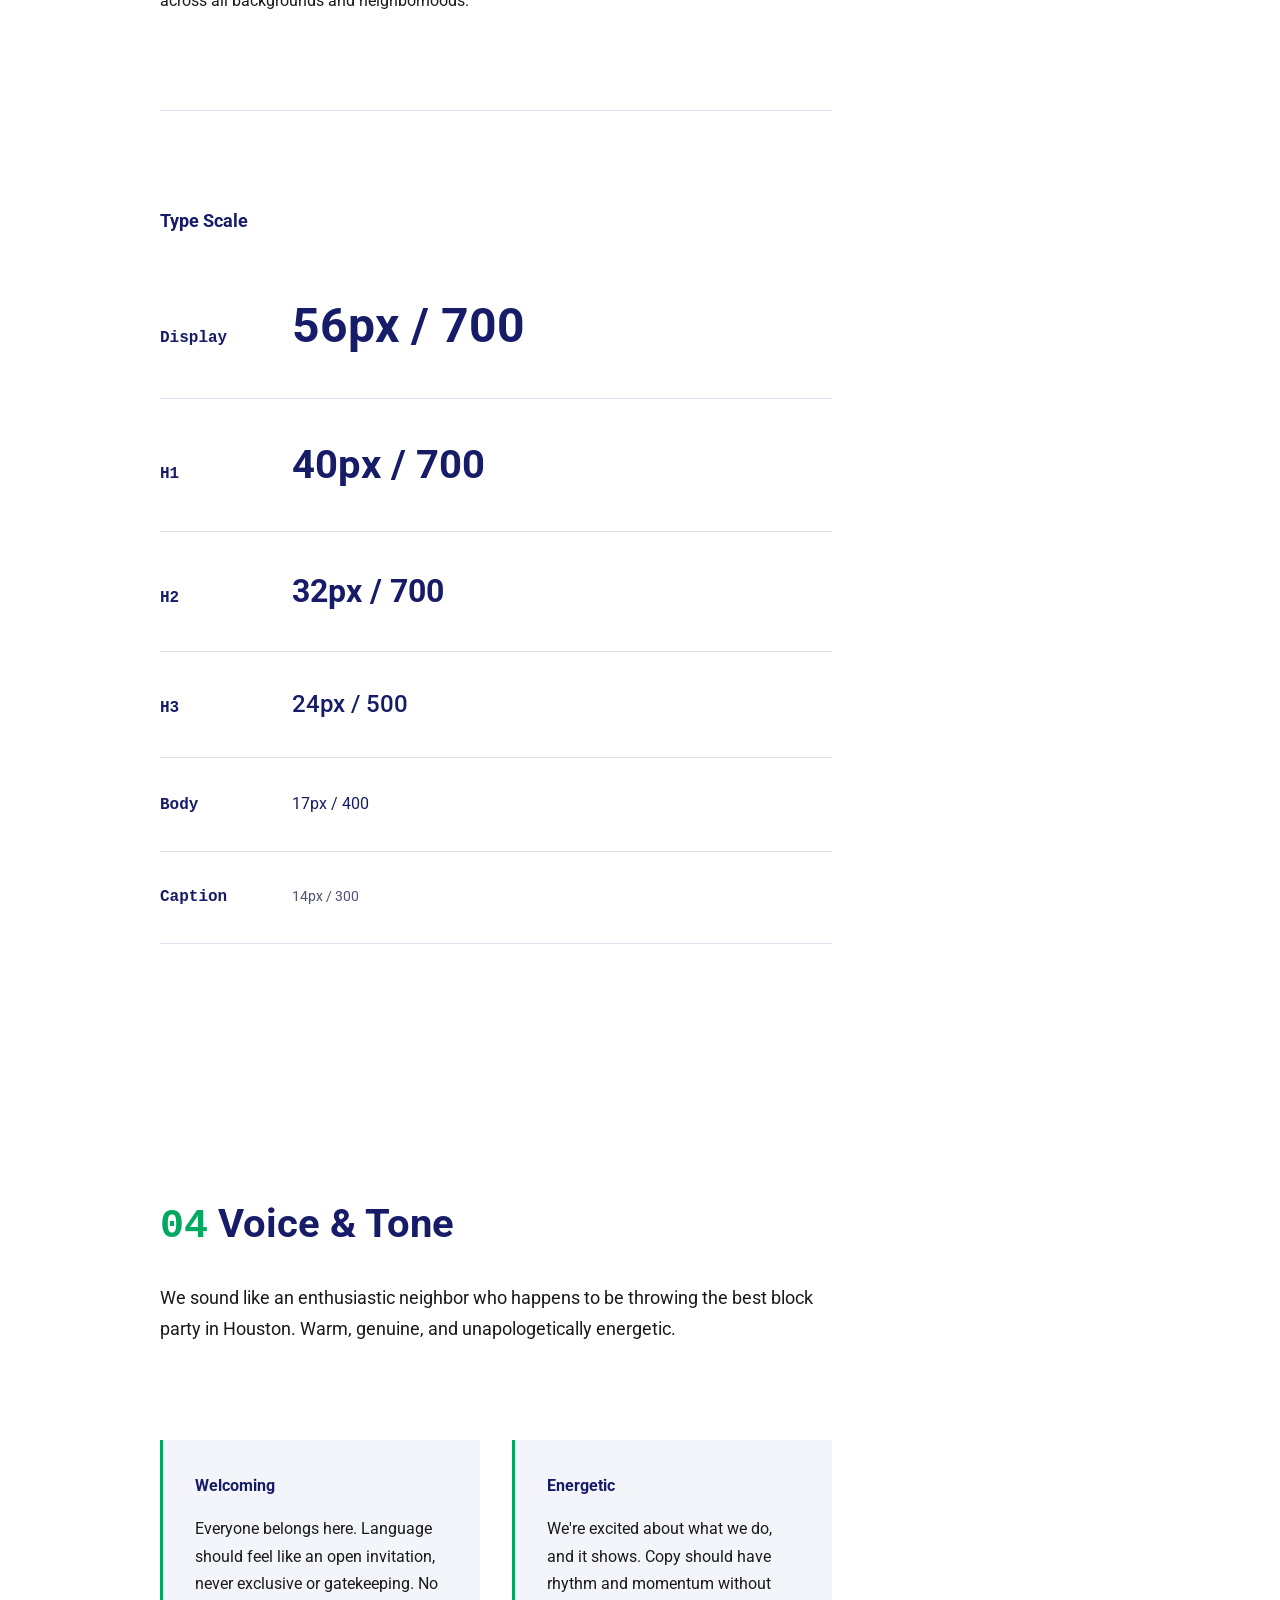
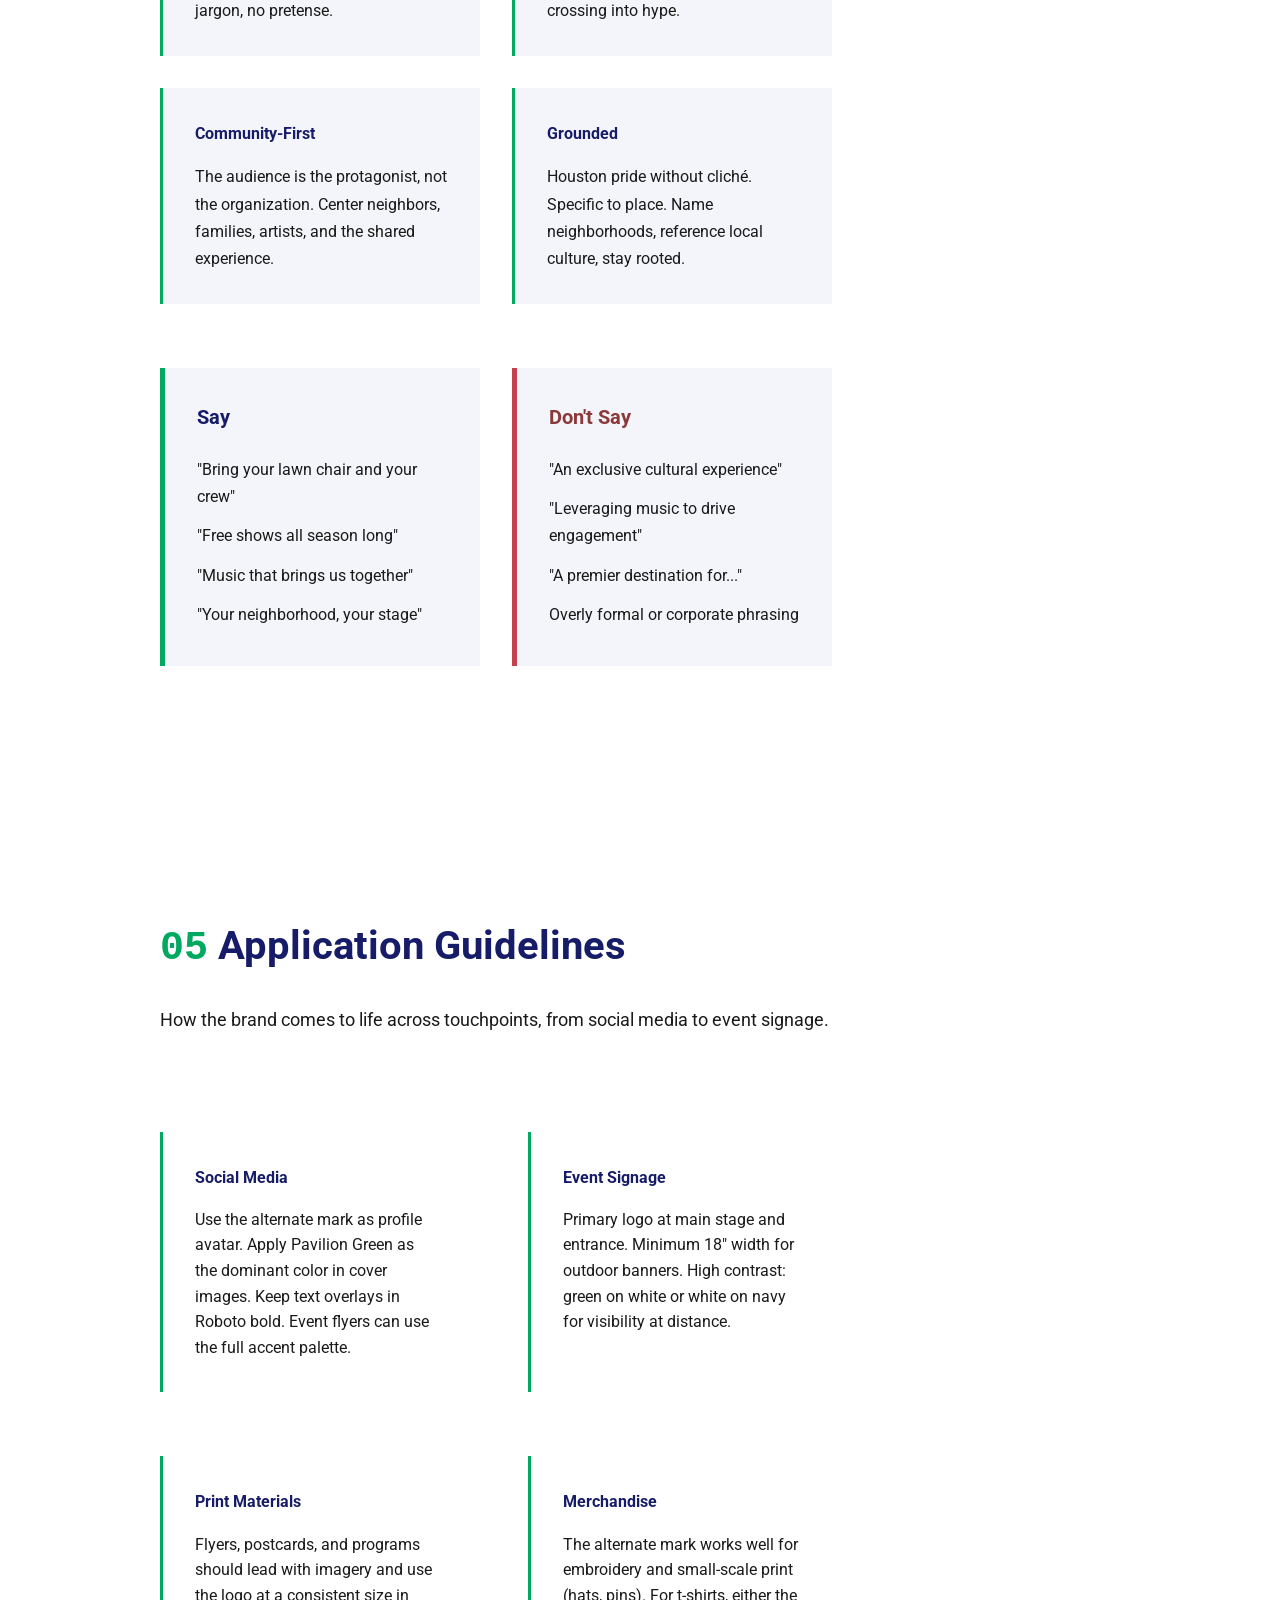
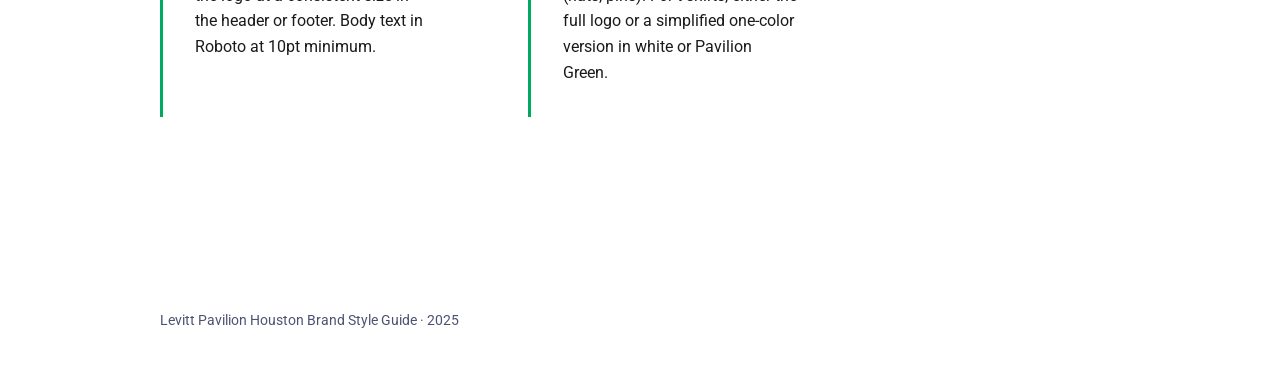
==== commit bbb911de: "Add files via upload" ====
--- a/index.html
+++ b/index.html
@@ -100,7 +100,7 @@
         <div class="color-swatch" style="background: #01A860;"></div>
         <div class="color-info">
           <div class="color-name">Pavilion Green</div>
-          <div class="color-value">#01A860 · RGB 3, 195, 112</div>
+          <div class="color-value">#01A860 · RGB 1, 168, 96</div>
         </div>
       </div>
       <div class="color-card">
@@ -189,7 +189,7 @@
   <!-- Typography -->
   <section id="typography">
     <h2 class="section-title"><span class="section-num">03</span> Typography</h2>
-    <p class="section-desc">Roboto for headlines, the same neo-grotesque geometry found in the logo. Inter for body, clean, legible, and unobtrusive. Together they balance brand consistency with readability.</p>
+    <p class="section-desc">Roboto is used across all brand touchpoints, from display headlines to body copy. Its neo-grotesque geometry matches the logo's character while remaining highly legible at all sizes.</p>
 
     <div class="type-specimen">
       <div class="type-meta">
@@ -204,9 +204,9 @@
 
     <div class="type-specimen">
       <div class="type-meta">
-        <span>Inter</span>
+        <span>Roboto</span>
         <span>Body & UI</span>
-        <span>Weight: 400–600</span>
+        <span>Weight: 300–500</span>
       </div>
       <p class="type-body-sample">
         Levitt Pavilion Houston is a community-driven initiative bringing free, live music to public spaces across Houston. We believe music builds community, connecting and uplifting people across all backgrounds and neighborhoods.
@@ -217,11 +217,11 @@
     <div class="type-scale">
       <div class="scale-row">
         <span class="scale-label">Display</span>
-        <span style="font-family: var(--font-heading); font-weight: 700; font-size: 3rem;">56px / 800</span>
+        <span style="font-family: var(--font-heading); font-weight: 700; font-size: 3rem;">56px / 700</span>
       </div>
       <div class="scale-row">
         <span class="scale-label">H1</span>
-        <span style="font-family: var(--font-heading); font-weight: 700; font-size: 2.5rem;">40px / 800</span>
+        <span style="font-family: var(--font-heading); font-weight: 700; font-size: 2.5rem;">40px / 700</span>
       </div>
       <div class="scale-row">
         <span class="scale-label">H2</span>
@@ -229,15 +229,15 @@
       </div>
       <div class="scale-row">
         <span class="scale-label">H3</span>
-        <span style="font-family: var(--font-heading); font-weight: 700; font-size: 1.5rem;">24px / 700</span>
+        <span style="font-family: var(--font-heading); font-weight: 500; font-size: 1.5rem;">24px / 500</span>
       </div>
       <div class="scale-row">
         <span class="scale-label">Body</span>
-        <span style="font-family: var(--font-body); font-size: 1rem;">16px / 400</span>
+        <span style="font-family: var(--font-body); font-size: 1rem;">17px / 400</span>
       </div>
       <div class="scale-row">
         <span class="scale-label">Caption</span>
-        <span style="font-family: var(--font-body); font-size: 0.875rem; color: var(--color-gray);">14px / 400</span>
+        <span style="font-family: var(--font-body); font-size: 0.875rem; color: var(--color-gray);">14px / 300</span>
       </div>
     </div>
   </section>
@@ -304,7 +304,7 @@
       </div>
       <div class="rule-card">
         <h3>Print Materials</h3>
-        <p>Flyers, postcards, and programs should lead with imagery and use the logo at a consistent size in the header or footer. Body text in Inter at 10pt minimum.</p>
+        <p>Flyers, postcards, and programs should lead with imagery and use the logo at a consistent size in the header or footer. Body text in Roboto at 10pt minimum.</p>
       </div>
       <div class="rule-card">
         <h3>Merchandise</h3>
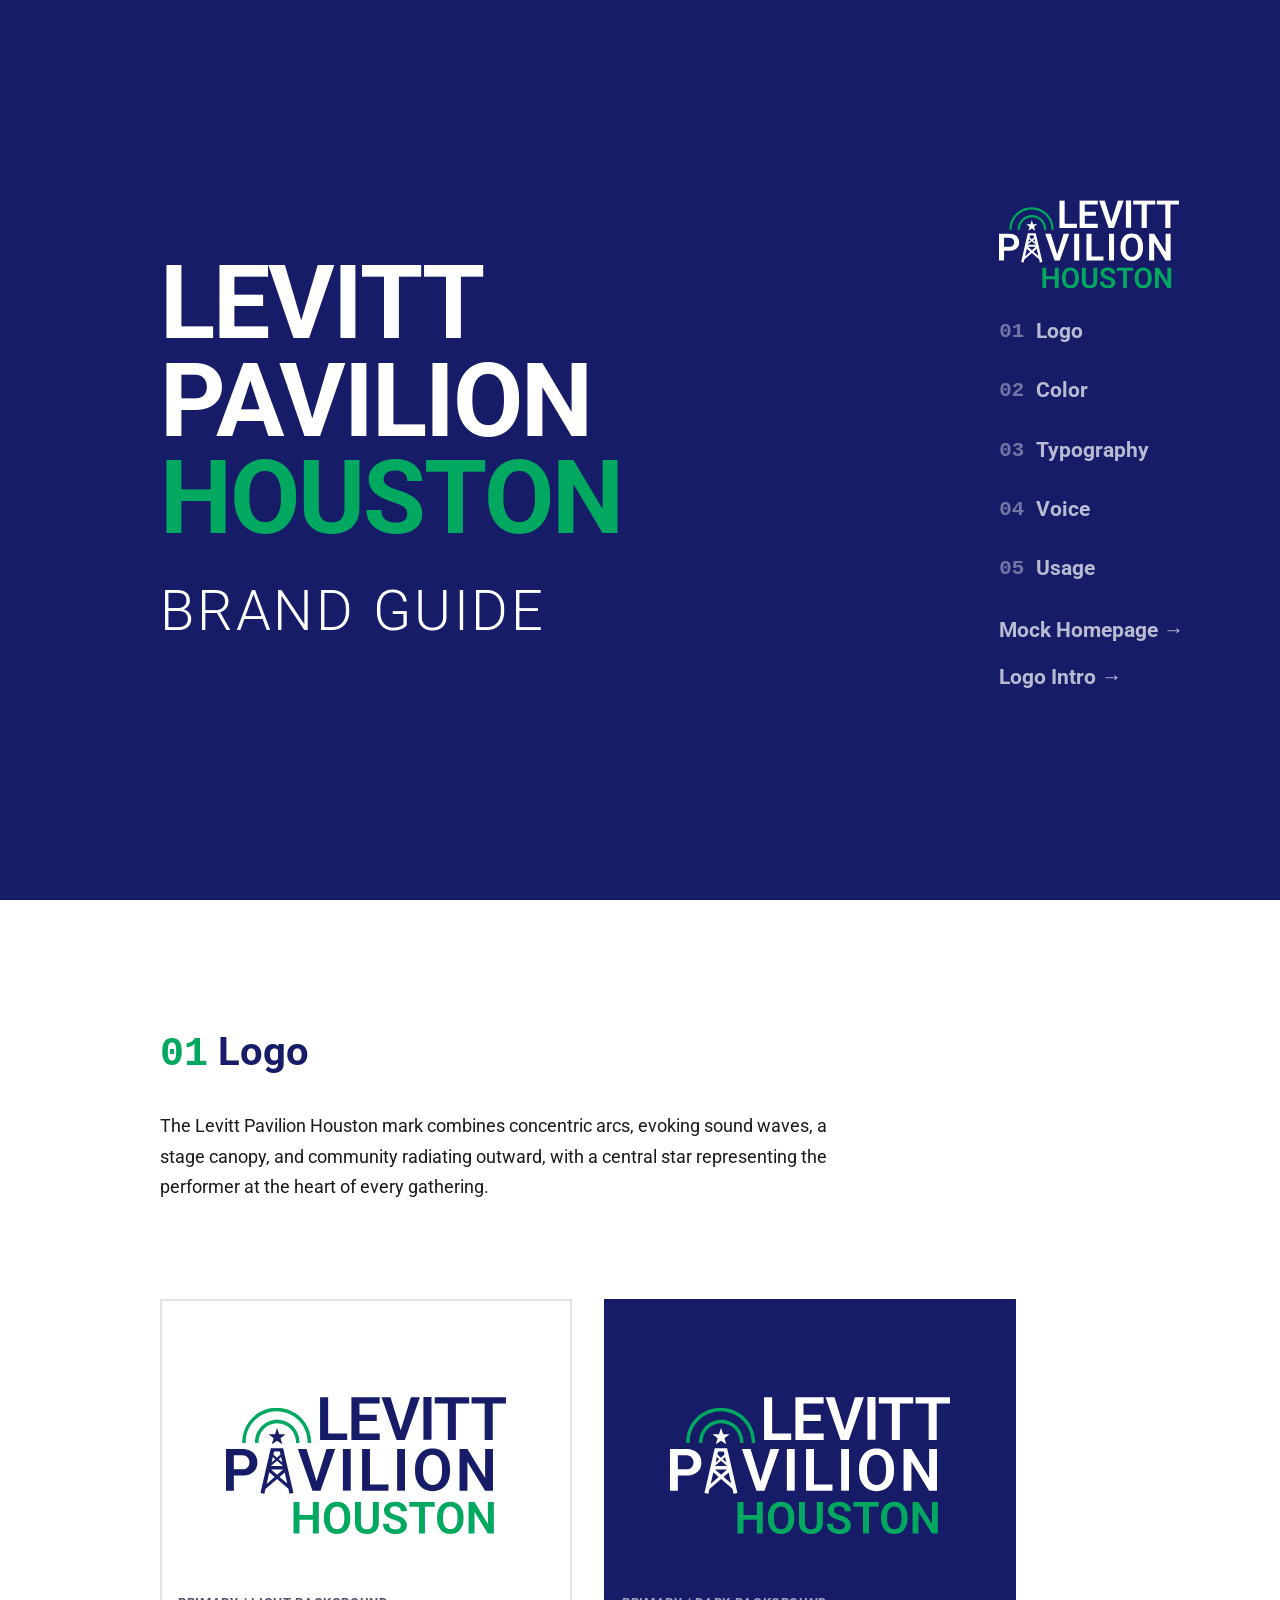
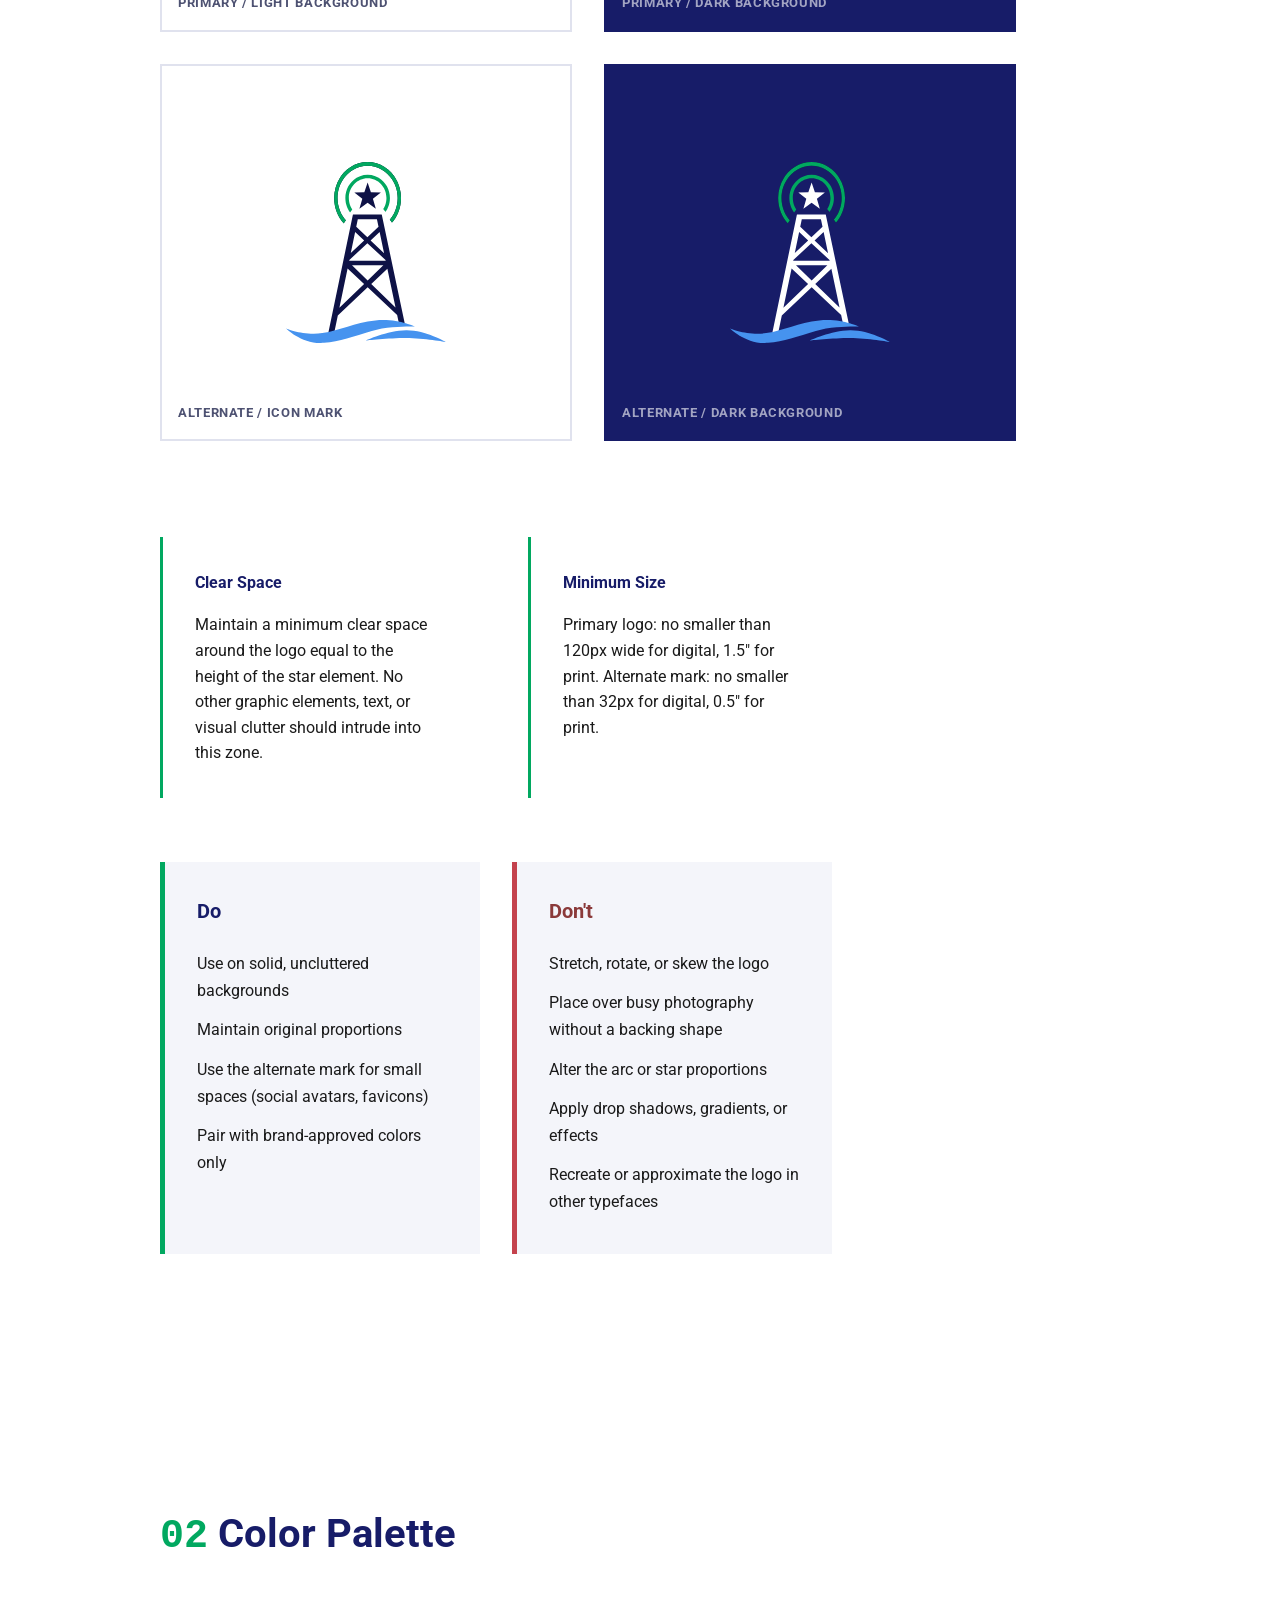
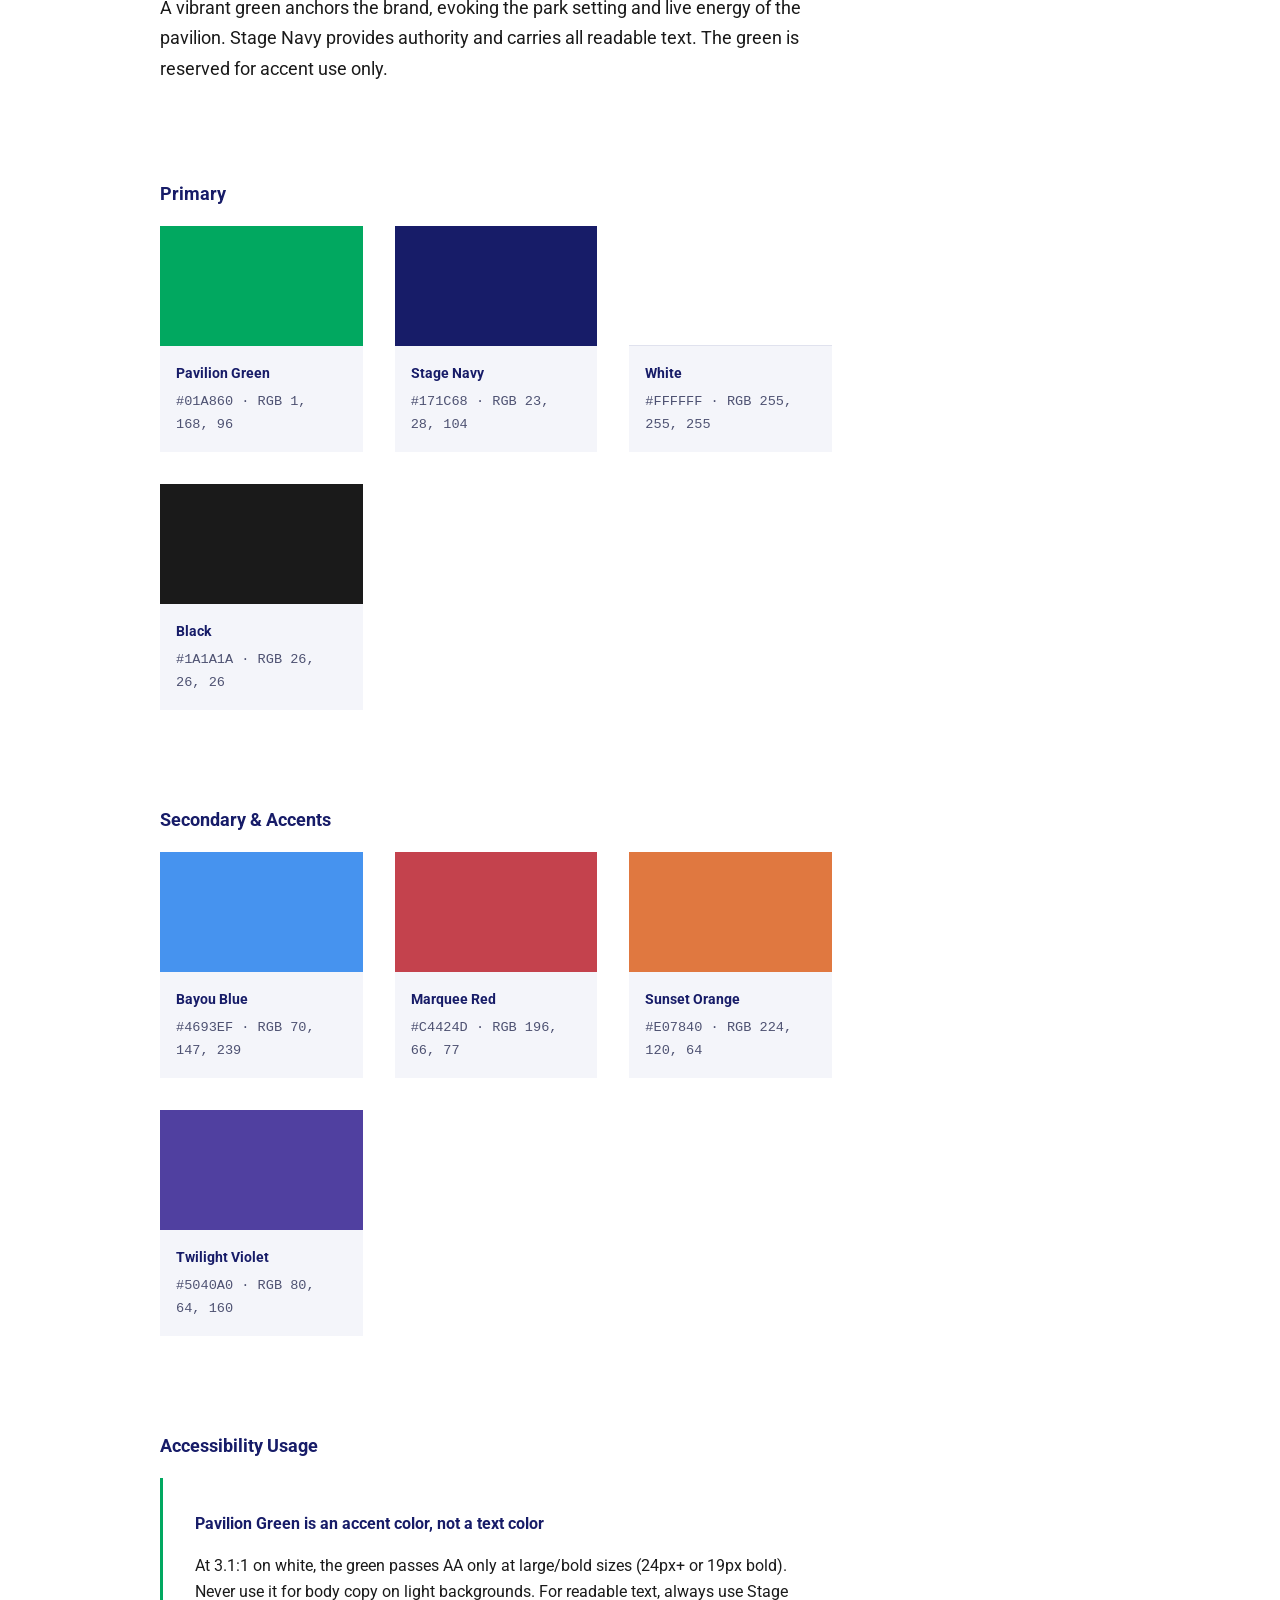
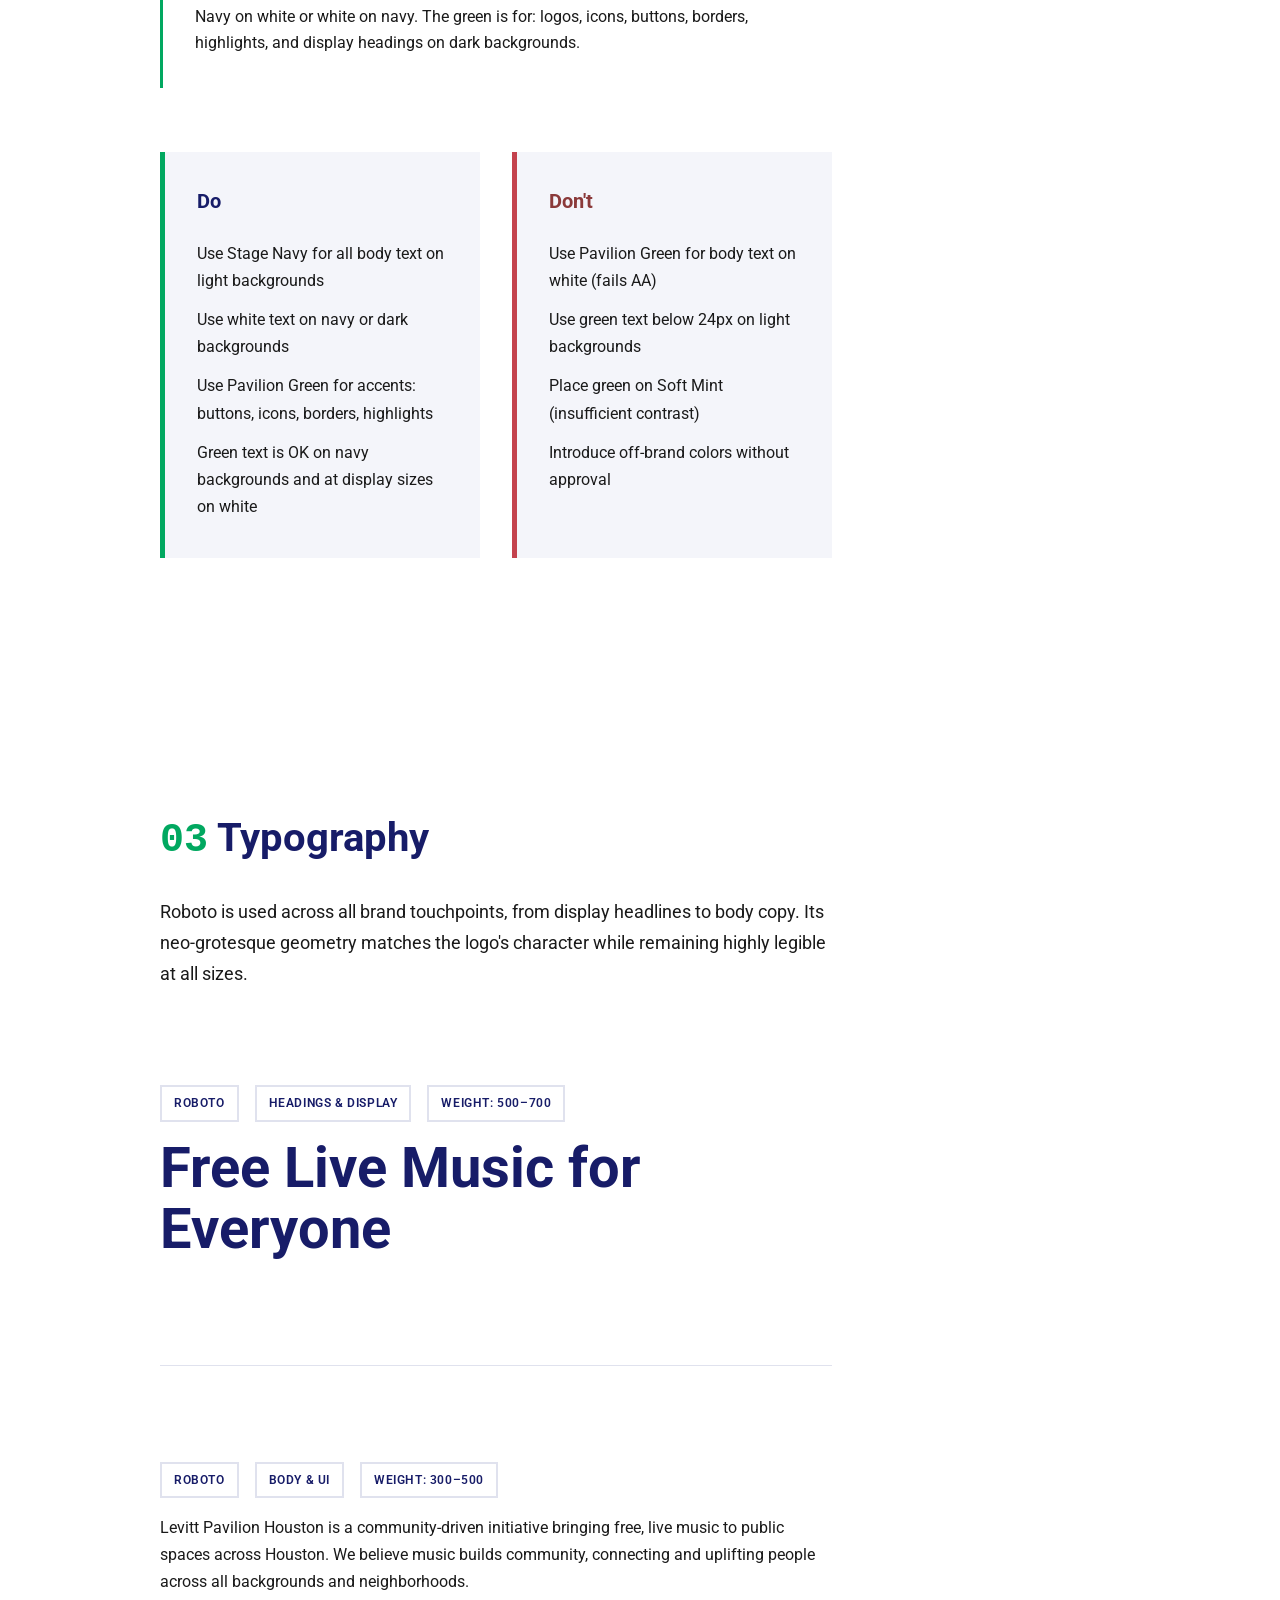
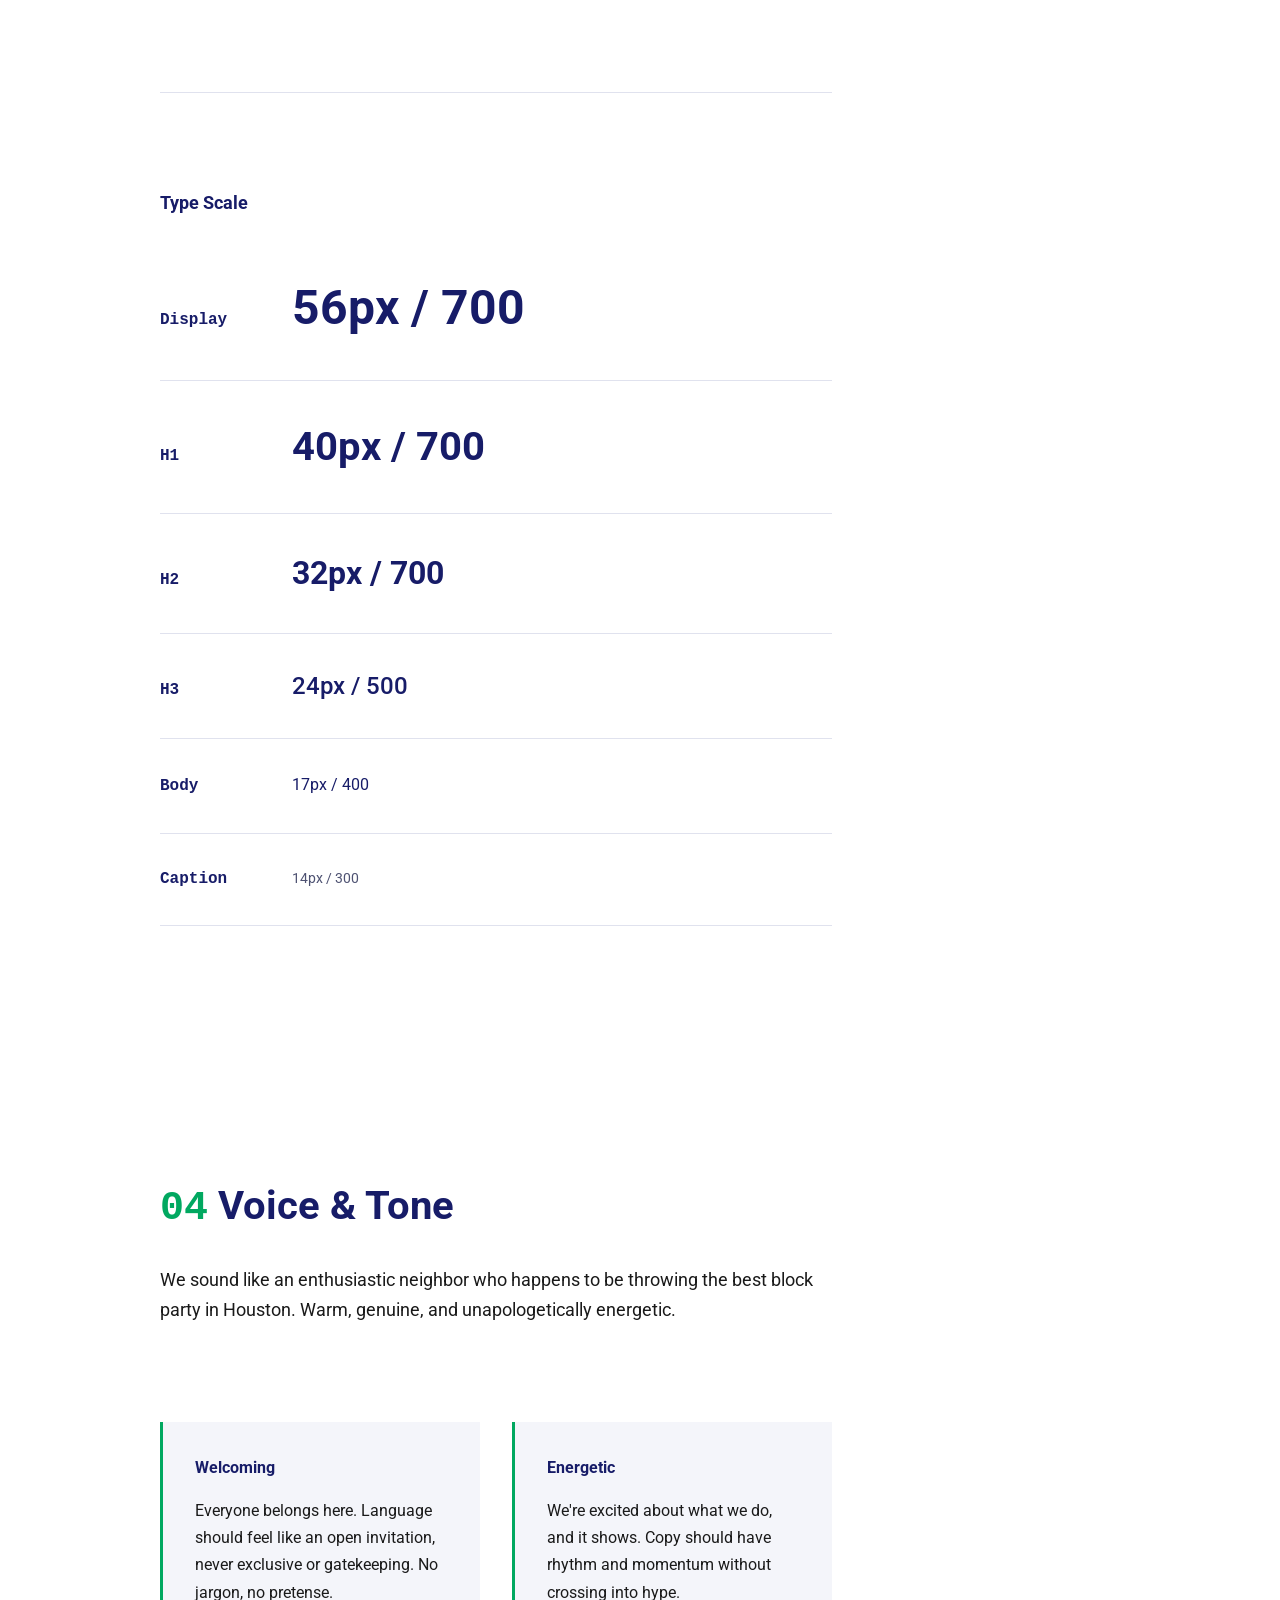
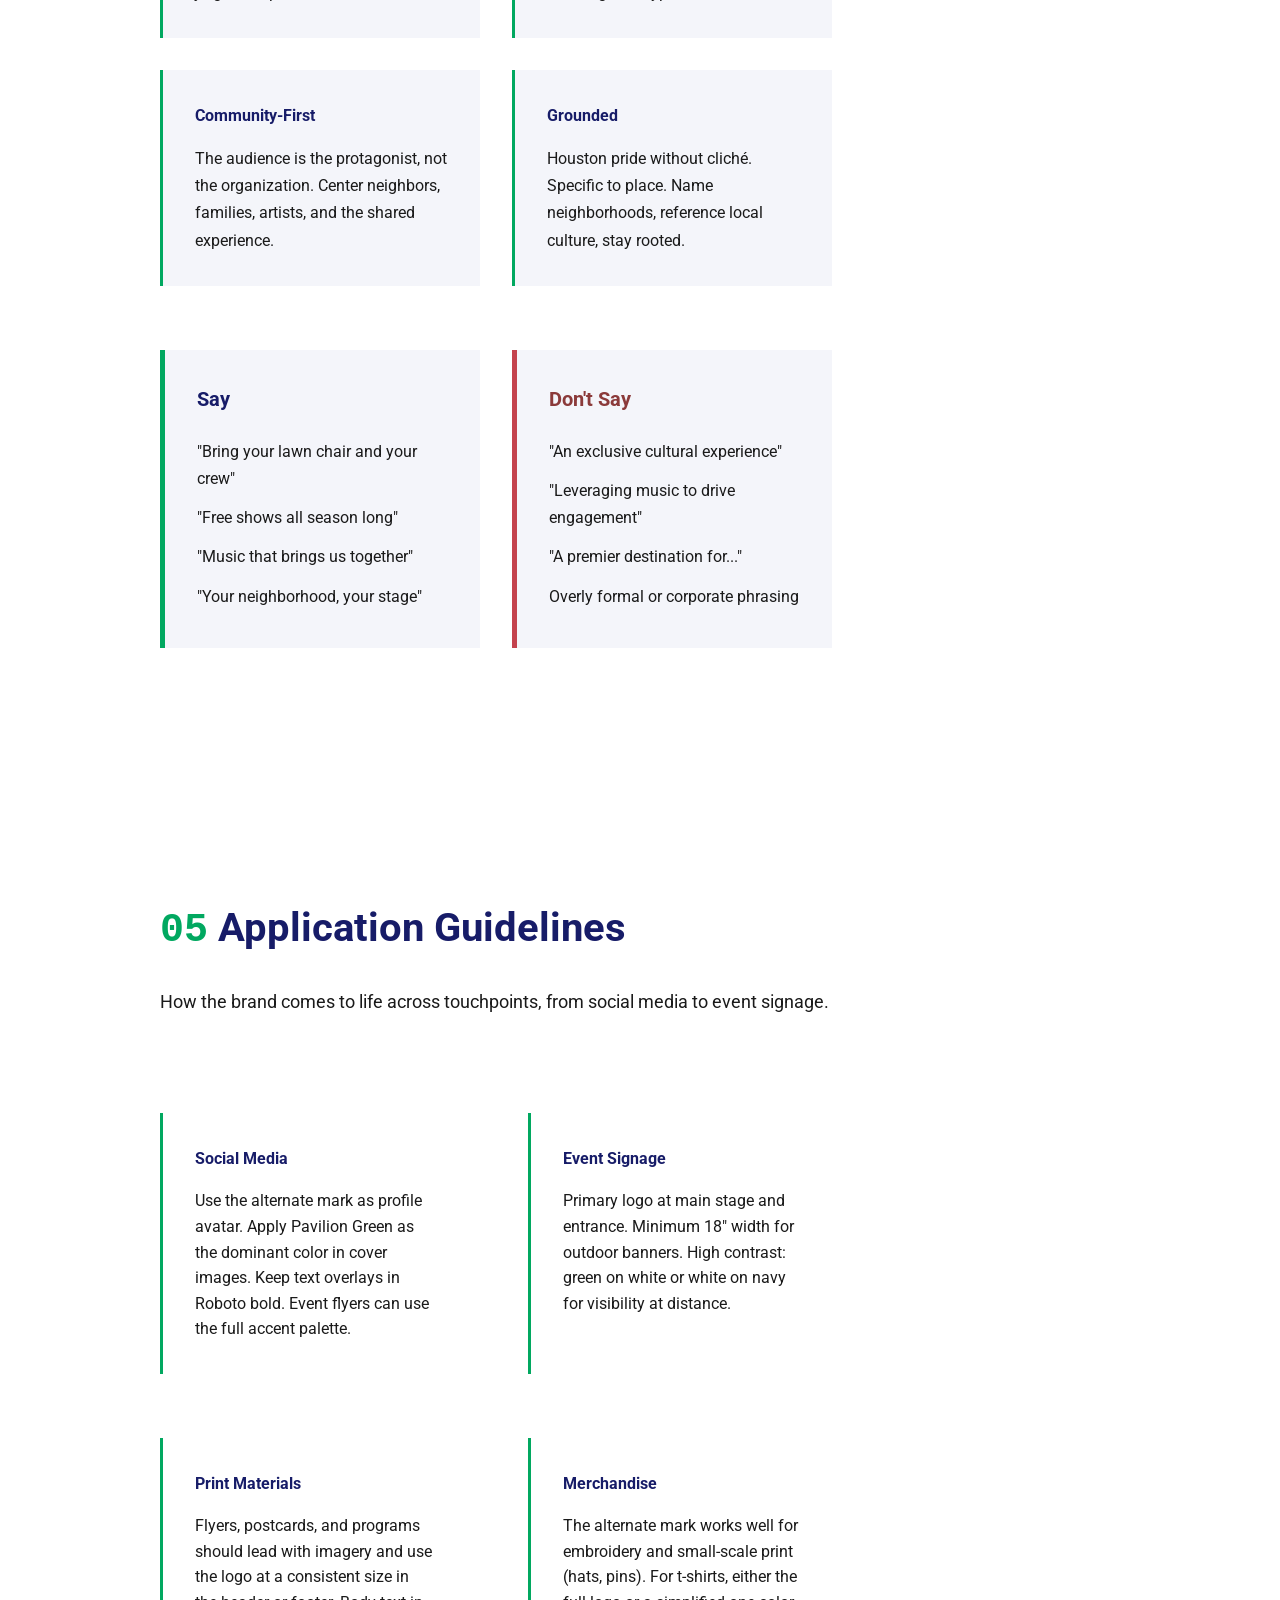
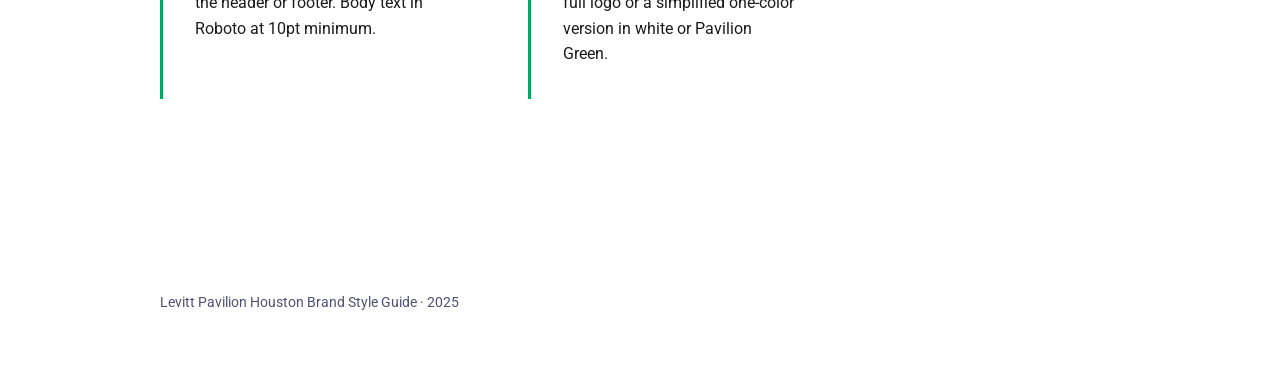
==== commit 613fa986: "Add files via upload" ====
--- a/index.html
+++ b/index.html
@@ -22,7 +22,8 @@
       <li><a href="#typography" data-section="typography"><span class="side-nav-num">03</span> Typography</a></li>
       <li><a href="#voice" data-section="voice"><span class="side-nav-num">04</span> Voice</a></li>
       <li><a href="#usage" data-section="usage"><span class="side-nav-num">05</span> Usage</a></li>
-      <li><a href="homepage.html" class="side-nav-hp-link">Mock Homepage &#8594;</a></li>
+      <li style="margin-top: 0.5rem;"><a href="homepage.html" class="side-nav-hp-link">Mock Homepage &#8594;</a></li>
+      <li><a href="logo-deck.html" class="side-nav-hp-link">Logo Intro &#8594;</a></li>
     </ul>
   </nav>
 
@@ -45,12 +46,12 @@
         <img src="assets/LPH-logo-white.svg" alt="Primary Logo on Dark">
         <span class="logo-card-label">Primary / Dark Background</span>
       </div>
-      <div class="logo-card">
-        <img src="assets/LPH-logo-alternate.svg" alt="Alternate Logo">
+      <div class="logo-card logo-card--alternate">
+        <img src="assets/new logo.svg" alt="Alternate Logo">
         <span class="logo-card-label">Alternate / Icon Mark</span>
       </div>
-      <div class="logo-card logo-card--dark">
-        <img src="assets/LPH-logo-alternate-white.svg" alt="Alternate Logo on Dark">
+      <div class="logo-card logo-card--dark logo-card--alternate">
+        <img src="assets/new-logo-white.svg" alt="Alternate Logo on Dark">
         <span class="logo-card-label">Alternate / Dark Background</span>
       </div>
     </div>
@@ -129,31 +130,31 @@
     <h3 style="font-family: var(--font-heading); font-size: 1.1rem; margin-bottom: var(--space-sm); margin-top: var(--space-md);">Secondary & Accents</h3>
     <div class="color-grid">
       <div class="color-card">
-        <div class="color-swatch" style="background: #D4922A;"></div>
-        <div class="color-info">
-          <div class="color-name">Stage Gold</div>
-          <div class="color-value">#D4922A · RGB 212, 146, 42</div>
+        <div class="color-swatch" style="background: #4693EF;"></div>
+        <div class="color-info">
+          <div class="color-name">Bayou Blue</div>
+          <div class="color-value">#4693EF · RGB 70, 147, 239</div>
         </div>
       </div>
       <div class="color-card">
         <div class="color-swatch" style="background: #C4424D;"></div>
         <div class="color-info">
-          <div class="color-name">Sunset Red</div>
+          <div class="color-name">Marquee Red</div>
           <div class="color-value">#C4424D · RGB 196, 66, 77</div>
         </div>
       </div>
       <div class="color-card">
-        <div class="color-swatch" style="background: #2E9E96;"></div>
-        <div class="color-info">
-          <div class="color-name">Bayou Teal</div>
-          <div class="color-value">#2E9E96 · RGB 46, 158, 150</div>
-        </div>
-      </div>
-      <div class="color-card">
-        <div class="color-swatch" style="background: #6650CC;"></div>
-        <div class="color-info">
-          <div class="color-name">Electric Violet</div>
-          <div class="color-value">#6650CC · RGB 102, 80, 204</div>
+        <div class="color-swatch" style="background: #E07840;"></div>
+        <div class="color-info">
+          <div class="color-name">Sunset Orange</div>
+          <div class="color-value">#E07840 · RGB 224, 120, 64</div>
+        </div>
+      </div>
+      <div class="color-card">
+        <div class="color-swatch" style="background: #5040A0;"></div>
+        <div class="color-info">
+          <div class="color-name">Twilight Violet</div>
+          <div class="color-value">#5040A0 · RGB 80, 64, 160</div>
         </div>
       </div>
     </div>
--- a/styles.css
+++ b/styles.css
@@ -89,7 +89,7 @@
   gap: 12px;
   text-decoration: none;
   color: var(--color-gray);
-  font-size: 1.4rem;
+  font-size: 1.3rem;
   font-weight: 700;
   padding: 10px 0;
   transition: all 0.2s;
@@ -113,12 +113,13 @@
 }
 
 .side-nav-hp-link {
-  margin-top: 1rem !important;
+  margin-top: 0 !important;
+  padding: 4px 0 !important;
   font-weight: 700 !important;
 }
 
 .side-nav-num {
-  font-size: 1.4rem;
+  font-size: 1.3rem;
   font-weight: 900;
   font-family: monospace;
   color: var(--color-light-gray);
@@ -235,6 +236,13 @@
   max-height: 200px;
   width: auto;
   height: auto;
+}
+
+.logo-card--alternate img {
+  width: 160px;
+  height: auto;
+  max-width: none;
+  max-height: none;
 }
 
 .logo-card-label {
